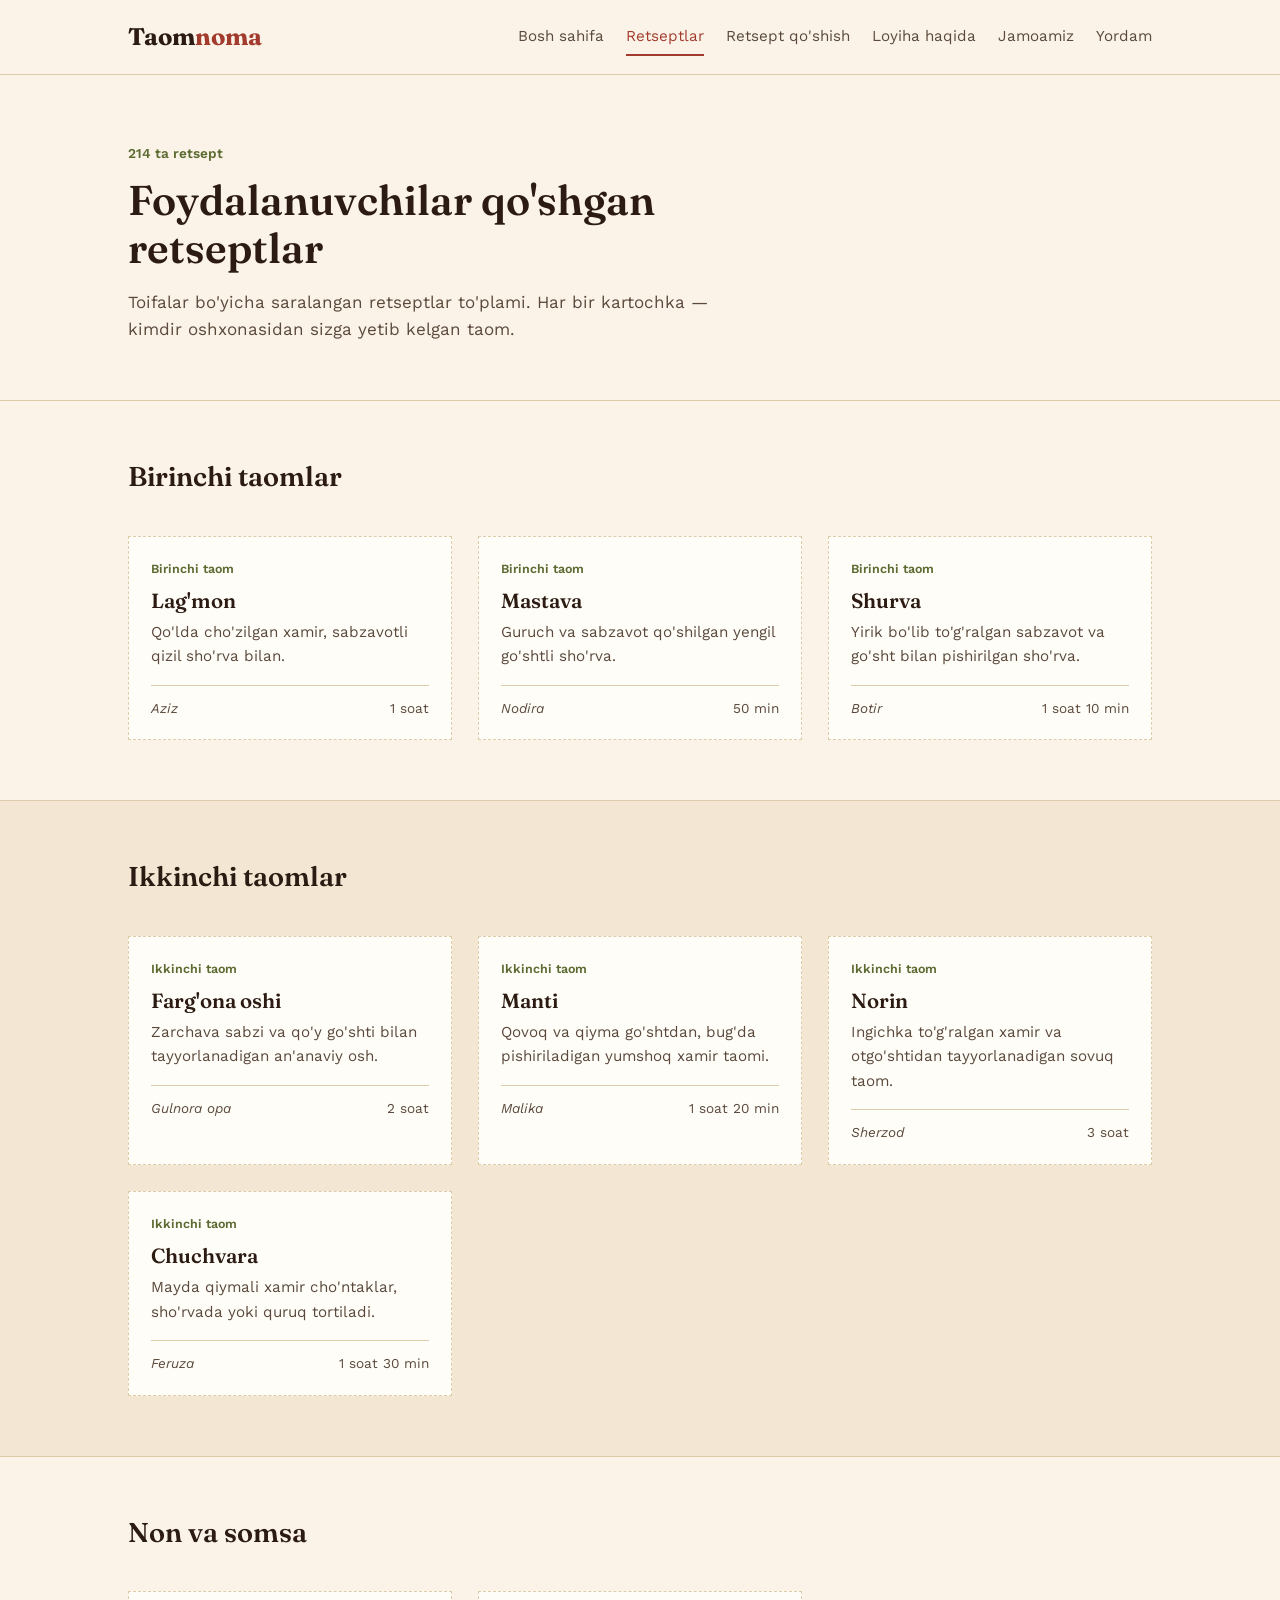
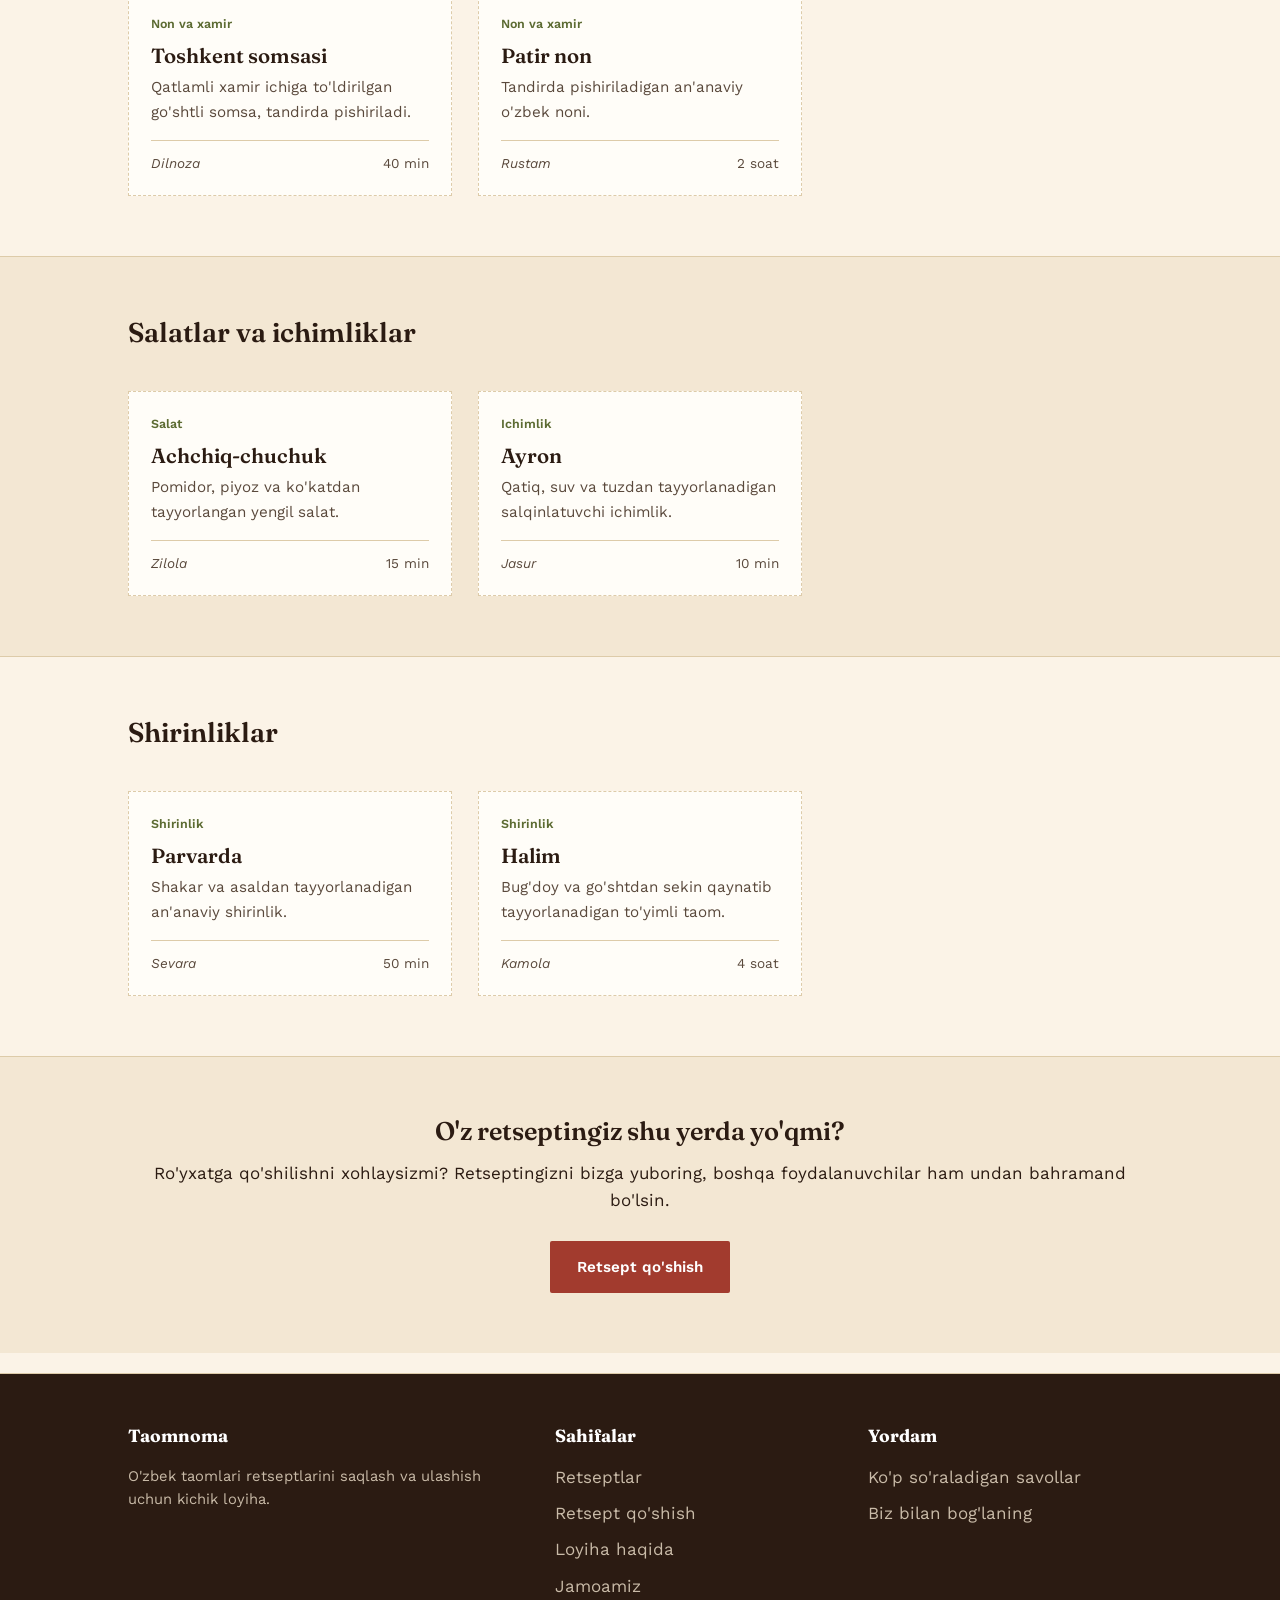
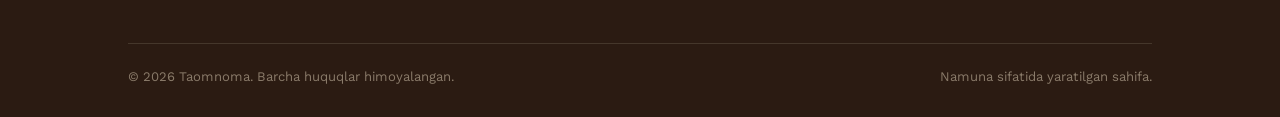
==== menu.html @ 5b004534 "Initial commit" ====
<!DOCTYPE html>
<html lang="uz">
<head>
<meta charset="UTF-8">
<meta name="viewport" content="width=device-width, initial-scale=1.0">
<title>Retseptlar — Taomnoma</title>
<link rel="stylesheet" href="style.css">
</head>
<body>

<header class="site-header">
  <div class="wrap">
    <a href="index.html" class="logo">Taom<span>noma</span></a>
    <nav class="primary-nav" aria-label="Asosiy navigatsiya">
      <a href="index.html">Bosh sahifa</a>
      <a href="menu.html" aria-current="page">Retseptlar</a>
      <a href="add-recipe.html">Retsept qo'shish</a>
      <a href="about.html">Loyiha haqida</a>
      <a href="team.html">Jamoamiz</a>
      <a href="support.html">Yordam</a>
    </nav>
  </div>
</header>

<main>

  <div class="page-head">
    <div class="wrap">
      <p class="kicker">214 ta retsept</p>
      <h1>Foydalanuvchilar qo'shgan retseptlar</h1>
      <p class="lead">Toifalar bo'yicha saralangan retseptlar to'plami. Har bir kartochka — kimdir oshxonasidan sizga yetib kelgan taom.</p>
    </div>
  </div>

  <section>
    <div class="wrap">
      <div class="section-head">
        <h2>Birinchi taomlar</h2>
      </div>
      <div class="card-grid">
        <article class="recipe-card">
          <p class="cat">Birinchi taom</p>
          <h3>Lag'mon</h3>
          <p>Qo'lda cho'zilgan xamir, sabzavotli qizil sho'rva bilan.</p>
          <div class="meta"><span class="author">Aziz</span><span>1 soat</span></div>
        </article>
        <article class="recipe-card">
          <p class="cat">Birinchi taom</p>
          <h3>Mastava</h3>
          <p>Guruch va sabzavot qo'shilgan yengil go'shtli sho'rva.</p>
          <div class="meta"><span class="author">Nodira</span><span>50 min</span></div>
        </article>
        <article class="recipe-card">
          <p class="cat">Birinchi taom</p>
          <h3>Shurva</h3>
          <p>Yirik bo'lib to'g'ralgan sabzavot va go'sht bilan pishirilgan sho'rva.</p>
          <div class="meta"><span class="author">Botir</span><span>1 soat 10 min</span></div>
        </article>
      </div>
    </div>
  </section>

  <section class="alt">
    <div class="wrap">
      <div class="section-head">
        <h2>Ikkinchi taomlar</h2>
      </div>
      <div class="card-grid">
        <article class="recipe-card">
          <p class="cat">Ikkinchi taom</p>
          <h3>Farg'ona oshi</h3>
          <p>Zarchava sabzi va qo'y go'shti bilan tayyorlanadigan an'anaviy osh.</p>
          <div class="meta"><span class="author">Gulnora opa</span><span>2 soat</span></div>
        </article>
        <article class="recipe-card">
          <p class="cat">Ikkinchi taom</p>
          <h3>Manti</h3>
          <p>Qovoq va qiyma go'shtdan, bug'da pishiriladigan yumshoq xamir taomi.</p>
          <div class="meta"><span class="author">Malika</span><span>1 soat 20 min</span></div>
        </article>
        <article class="recipe-card">
          <p class="cat">Ikkinchi taom</p>
          <h3>Norin</h3>
          <p>Ingichka to'g'ralgan xamir va otgo'shtidan tayyorlanadigan sovuq taom.</p>
          <div class="meta"><span class="author">Sherzod</span><span>3 soat</span></div>
        </article>
        <article class="recipe-card">
          <p class="cat">Ikkinchi taom</p>
          <h3>Chuchvara</h3>
          <p>Mayda qiymali xamir cho'ntaklar, sho'rvada yoki quruq tortiladi.</p>
          <div class="meta"><span class="author">Feruza</span><span>1 soat 30 min</span></div>
        </article>
      </div>
    </div>
  </section>

  <section>
    <div class="wrap">
      <div class="section-head">
        <h2>Non va somsa</h2>
      </div>
      <div class="card-grid">
        <article class="recipe-card">
          <p class="cat">Non va xamir</p>
          <h3>Toshkent somsasi</h3>
          <p>Qatlamli xamir ichiga to'ldirilgan go'shtli somsa, tandirda pishiriladi.</p>
          <div class="meta"><span class="author">Dilnoza</span><span>40 min</span></div>
        </article>
        <article class="recipe-card">
          <p class="cat">Non va xamir</p>
          <h3>Patir non</h3>
          <p>Tandirda pishiriladigan an'anaviy o'zbek noni.</p>
          <div class="meta"><span class="author">Rustam</span><span>2 soat</span></div>
        </article>
      </div>
    </div>
  </section>

  <section class="alt">
    <div class="wrap">
      <div class="section-head">
        <h2>Salatlar va ichimliklar</h2>
      </div>
      <div class="card-grid">
        <article class="recipe-card">
          <p class="cat">Salat</p>
          <h3>Achchiq-chuchuk</h3>
          <p>Pomidor, piyoz va ko'katdan tayyorlangan yengil salat.</p>
          <div class="meta"><span class="author">Zilola</span><span>15 min</span></div>
        </article>
        <article class="recipe-card">
          <p class="cat">Ichimlik</p>
          <h3>Ayron</h3>
          <p>Qatiq, suv va tuzdan tayyorlanadigan salqinlatuvchi ichimlik.</p>
          <div class="meta"><span class="author">Jasur</span><span>10 min</span></div>
        </article>
      </div>
    </div>
  </section>

  <section>
    <div class="wrap">
      <div class="section-head">
        <h2>Shirinliklar</h2>
      </div>
      <div class="card-grid">
        <article class="recipe-card">
          <p class="cat">Shirinlik</p>
          <h3>Parvarda</h3>
          <p>Shakar va asaldan tayyorlanadigan an'anaviy shirinlik.</p>
          <div class="meta"><span class="author">Sevara</span><span>50 min</span></div>
        </article>
        <article class="recipe-card">
          <p class="cat">Shirinlik</p>
          <h3>Halim</h3>
          <p>Bug'doy va go'shtdan sekin qaynatib tayyorlanadigan to'yimli taom.</p>
          <div class="meta"><span class="author">Kamola</span><span>4 soat</span></div>
        </article>
      </div>
    </div>
  </section>

  <section class="alt">
    <div class="wrap" style="text-align:center;">
      <h2>O'z retseptingiz shu yerda yo'qmi?</h2>
      <p class="lead" style="margin:14px auto 26px;">Ro'yxatga qo'shilishni xohlaysizmi? Retseptingizni bizga yuboring, boshqa foydalanuvchilar ham undan bahramand bo'lsin.</p>
      <a href="add-recipe.html" class="btn btn-primary">Retsept qo'shish</a>
    </div>
  </section>

</main>

<footer class="site-footer">
  <div class="wrap">
    <div class="foot-grid">
      <div>
        <h4>Taomnoma</h4>
        <p>O'zbek taomlari retseptlarini saqlash va ulashish uchun kichik loyiha.</p>
      </div>
      <div>
        <h4>Sahifalar</h4>
        <ul>
          <li><a href="menu.html">Retseptlar</a></li>
          <li><a href="add-recipe.html">Retsept qo'shish</a></li>
          <li><a href="about.html">Loyiha haqida</a></li>
          <li><a href="team.html">Jamoamiz</a></li>
        </ul>
      </div>
      <div>
        <h4>Yordam</h4>
        <ul>
          <li><a href="support.html">Ko'p so'raladigan savollar</a></li>
          <li><a href="support.html#contact">Biz bilan bog'laning</a></li>
        </ul>
      </div>
    </div>
    <div class="foot-bottom">
      <span>© 2026 Taomnoma. Barcha huquqlar himoyalangan.</span>
      <span>Namuna sifatida yaratilgan sahifa.</span>
    </div>
  </div>
</footer>

</body>
</html>
---- style.css ----
@import url('https://fonts.googleapis.com/css2?family=Fraunces:ital,opsz,wght@0,9..144,400;0,9..144,600;0,9..144,700;1,9..144,500&family=Work+Sans:wght@400;500;600&display=swap');

:root{
  --cream: #FBF3E7;
  --cream-2: #F3E7D3;
  --ink: #2B1B12;
  --ink-soft: #5A493C;
  --paprika: #A23B2E;
  --paprika-dark: #7E2E24;
  --saffron: #D9A441;
  --herb: #5C6B32;
  --line: #DDCBA9;
  --card-bg: #FFFDF8;
  --radius: 2px;
}

*{ box-sizing: border-box; }

html{ scroll-behavior: smooth; }

body{
  margin: 0;
  background: var(--cream);
  color: var(--ink);
  font-family: 'Work Sans', sans-serif;
  font-size: 17px;
  line-height: 1.6;
}

h1, h2, h3, .display{
  font-family: 'Fraunces', serif;
  color: var(--ink);
  font-weight: 600;
  line-height: 1.15;
  margin: 0 0 .4em;
}

a{ color: var(--paprika); text-decoration: none; }
a:hover{ text-decoration: underline; }

a:focus-visible, button:focus-visible, input:focus-visible, textarea:focus-visible, select:focus-visible{
  outline: 3px solid var(--saffron);
  outline-offset: 2px;
}

img{ max-width: 100%; display: block; }

.wrap{
  max-width: 1080px;
  margin: 0 auto;
  padding: 0 28px;
}

/* ---------- Header / nav ---------- */

.site-header{
  border-bottom: 1px solid var(--line);
  background: var(--cream);
  position: sticky;
  top: 0;
  z-index: 20;
}

.site-header .wrap{
  display: flex;
  align-items: center;
  justify-content: space-between;
  padding-top: 18px;
  padding-bottom: 18px;
  gap: 24px;
}

.logo{
  font-family: 'Fraunces', serif;
  font-weight: 700;
  font-size: 1.5rem;
  color: var(--ink);
  white-space: nowrap;
}
.logo span{ color: var(--paprika); }
.logo:hover{ text-decoration: none; }

nav.primary-nav{
  display: flex;
  flex-wrap: wrap;
  gap: 4px 22px;
  justify-content: flex-end;
}

nav.primary-nav a{
  color: var(--ink-soft);
  font-size: .95rem;
  padding: 6px 0;
  border-bottom: 2px solid transparent;
}

nav.primary-nav a:hover{
  color: var(--paprika);
  text-decoration: none;
  border-bottom-color: var(--saffron);
}

nav.primary-nav a[aria-current="page"]{
  color: var(--paprika);
  border-bottom-color: var(--paprika);
}

/* ---------- Buttons ---------- */

.btn{
  display: inline-block;
  font-family: 'Work Sans', sans-serif;
  font-weight: 600;
  font-size: .95rem;
  padding: 13px 26px;
  border-radius: var(--radius);
  border: 1px solid transparent;
  cursor: pointer;
}

.btn:hover{ text-decoration: none; }

.btn-primary{
  background: var(--paprika);
  color: #fff;
}
.btn-primary:hover{ background: var(--paprika-dark); }

.btn-ghost{
  background: transparent;
  color: var(--ink);
  border-color: var(--ink);
}
.btn-ghost:hover{ background: var(--ink); color: var(--cream); }

/* ---------- Hero ---------- */

.hero{
  padding: 76px 0 64px;
  border-bottom: 1px solid var(--line);
}

.hero .kicker{
  color: var(--herb);
  font-weight: 600;
  font-size: .85rem;
  letter-spacing: .02em;
  margin-bottom: 14px;
}

.hero h1{
  font-size: clamp(2.1rem, 4.4vw, 3.4rem);
  max-width: 15ch;
}

.hero p.lead{
  max-width: 54ch;
  color: var(--ink-soft);
  font-size: 1.08rem;
  margin: 18px 0 30px;
}

.hero-actions{ display: flex; gap: 14px; flex-wrap: wrap; margin-bottom: 40px; }

.stat-row{
  display: flex;
  gap: 40px;
  flex-wrap: wrap;
  border-top: 1px solid var(--line);
  padding-top: 26px;
}

.stat-row .stat b{
  display: block;
  font-family: 'Fraunces', serif;
  font-size: 1.8rem;
  color: var(--paprika);
}
.stat-row .stat span{
  color: var(--ink-soft);
  font-size: .88rem;
}

/* ---------- Sections ---------- */

section{ padding: 60px 0; }
section.alt{ background: var(--cream-2); }
section + section{ border-top: 1px solid var(--line); }

.section-head{
  display: flex;
  align-items: baseline;
  justify-content: space-between;
  gap: 20px;
  margin-bottom: 32px;
  flex-wrap: wrap;
}

.section-head h2{ font-size: 1.7rem; }
.section-head .more{ font-size: .92rem; white-space: nowrap; }

/* ---------- Recipe index cards ---------- */

.card-grid{
  display: grid;
  grid-template-columns: repeat(auto-fill, minmax(250px, 1fr));
  gap: 26px;
}

.recipe-card{
  background: var(--card-bg);
  border: 1px dashed var(--line);
  padding: 22px 22px 20px;
  position: relative;
}

.recipe-card .cat{
  font-size: .78rem;
  color: var(--herb);
  font-weight: 600;
  margin-bottom: 10px;
}

.recipe-card h3{
  font-size: 1.28rem;
  margin-bottom: 8px;
}

.recipe-card p{
  color: var(--ink-soft);
  font-size: .95rem;
  margin: 0 0 16px;
}

.recipe-card .meta{
  display: flex;
  justify-content: space-between;
  align-items: center;
  font-size: .85rem;
  color: var(--ink-soft);
  border-top: 1px solid var(--line);
  padding-top: 12px;
}

.recipe-card .author{ font-style: italic; }

.featured-card{
  display: grid;
  grid-template-columns: 1fr 1.15fr;
  gap: 0;
  background: var(--card-bg);
  border: 1px solid var(--line);
  overflow: hidden;
}

.featured-card .photo{
  background: linear-gradient(160deg, var(--saffron), var(--paprika));
  min-height: 260px;
}

.featured-card .content{ padding: 34px; }

.featured-card .cat{
  color: var(--herb);
  font-weight: 600;
  font-size: .82rem;
  margin-bottom: 10px;
}

.featured-card h3{ font-size: 1.7rem; }

.featured-card p{ color: var(--ink-soft); margin-bottom: 20px; }

@media (max-width: 720px){
  .featured-card{ grid-template-columns: 1fr; }
  .featured-card .photo{ min-height: 160px; }
}

/* ---------- Category pills ---------- */

.pill-row{ display: flex; flex-wrap: wrap; gap: 10px; }
.pill{
  border: 1px solid var(--line);
  padding: 9px 18px;
  font-size: .9rem;
  color: var(--ink-soft);
  background: var(--card-bg);
}
.pill:hover{ text-decoration: none; border-color: var(--paprika); color: var(--paprika); }

/* ---------- Forms ---------- */

.form-card{
  background: var(--card-bg);
  border: 1px solid var(--line);
  padding: 36px;
  max-width: 640px;
}

fieldset{ border: none; padding: 0; margin: 0 0 26px; }
legend{
  font-family: 'Fraunces', serif;
  font-size: 1.15rem;
  padding: 0;
  margin-bottom: 14px;
}

.field{ margin-bottom: 20px; }
.field label{
  display: block;
  font-size: .88rem;
  font-weight: 600;
  margin-bottom: 6px;
  color: var(--ink);
}
.field .hint{
  display: block;
  font-size: .8rem;
  color: var(--ink-soft);
  margin-top: 5px;
}

input[type="text"],
input[type="email"],
input[type="number"],
input[type="file"],
select,
textarea{
  width: 100%;
  font-family: 'Work Sans', sans-serif;
  font-size: .96rem;
  padding: 11px 13px;
  border: 1px solid var(--line);
  background: #fff;
  color: var(--ink);
  border-radius: var(--radius);
}

textarea{ resize: vertical; min-height: 110px; }

.two-col{ display: grid; grid-template-columns: 1fr 1fr; gap: 18px; }
@media (max-width: 560px){ .two-col{ grid-template-columns: 1fr; } }

.note{
  border-left: 3px solid var(--saffron);
  background: var(--cream-2);
  padding: 14px 18px;
  font-size: .9rem;
  color: var(--ink-soft);
  margin: 0 0 26px;
}

/* ---------- Team ---------- */

.team-grid{
  display: grid;
  grid-template-columns: repeat(auto-fill, minmax(210px, 1fr));
  gap: 26px;
}
.team-card{ text-align: left; }
.team-card .avatar{
  width: 100%;
  aspect-ratio: 1;
  background: linear-gradient(140deg, var(--herb), var(--saffron));
  margin-bottom: 14px;
}
.team-card h3{ font-size: 1.1rem; margin-bottom: 2px; }
.team-card .role{ color: var(--paprika); font-size: .85rem; font-weight: 600; margin-bottom: 8px; }
.team-card p{ color: var(--ink-soft); font-size: .92rem; margin: 0; }

/* ---------- FAQ ---------- */

.faq-item{ border-top: 1px solid var(--line); padding: 22px 0; }
.faq-item:last-child{ border-bottom: 1px solid var(--line); }
.faq-item h3{ font-size: 1.05rem; margin-bottom: 8px; }
.faq-item p{ color: var(--ink-soft); margin: 0; }

.contact-grid{
  display: grid;
  grid-template-columns: 1fr 1fr;
  gap: 40px;
}
@media (max-width: 720px){ .contact-grid{ grid-template-columns: 1fr; } }

.contact-list{ list-style: none; padding: 0; margin: 0; }
.contact-list li{ padding: 14px 0; border-top: 1px solid var(--line); }
.contact-list li:last-child{ border-bottom: 1px solid var(--line); }
.contact-list .label{ display: block; font-size: .8rem; color: var(--herb); font-weight: 600; margin-bottom: 4px; }

/* ---------- Footer ---------- */

footer.site-footer{
  border-top: 1px solid var(--line);
  background: var(--ink);
  color: var(--cream-2);
  padding: 48px 0 30px;
  margin-top: 20px;
}

footer.site-footer .foot-grid{
  display: grid;
  grid-template-columns: 1.4fr 1fr 1fr;
  gap: 30px;
  margin-bottom: 34px;
}
@media (max-width: 640px){ footer.site-footer .foot-grid{ grid-template-columns: 1fr; } }

footer.site-footer h4{
  font-family: 'Fraunces', serif;
  color: #fff;
  font-size: 1.1rem;
  margin: 0 0 14px;
}
footer.site-footer p{ color: #C9BBA8; font-size: .92rem; max-width: 40ch; }
footer.site-footer ul{ list-style: none; padding: 0; margin: 0; }
footer.site-footer li{ margin-bottom: 9px; }
footer.site-footer a{ color: #C9BBA8; }
footer.site-footer a:hover{ color: var(--saffron); }

.foot-bottom{
  border-top: 1px solid #45372B;
  padding-top: 22px;
  font-size: .82rem;
  color: #8A7B6A;
  display: flex;
  justify-content: space-between;
  flex-wrap: wrap;
  gap: 10px;
}

/* ---------- Page header (non-home pages) ---------- */

.page-head{
  padding: 54px 0 40px;
  border-bottom: 1px solid var(--line);
}
.page-head .kicker{
  color: var(--herb);
  font-weight: 600;
  font-size: .85rem;
  margin-bottom: 12px;
}
.page-head h1{ font-size: clamp(1.9rem, 3.6vw, 2.6rem); max-width: 20ch; }
.page-head p.lead{ color: var(--ink-soft); max-width: 56ch; margin-top: 14px; }

.kk{
  width: 100%;
  height: 100%;
}
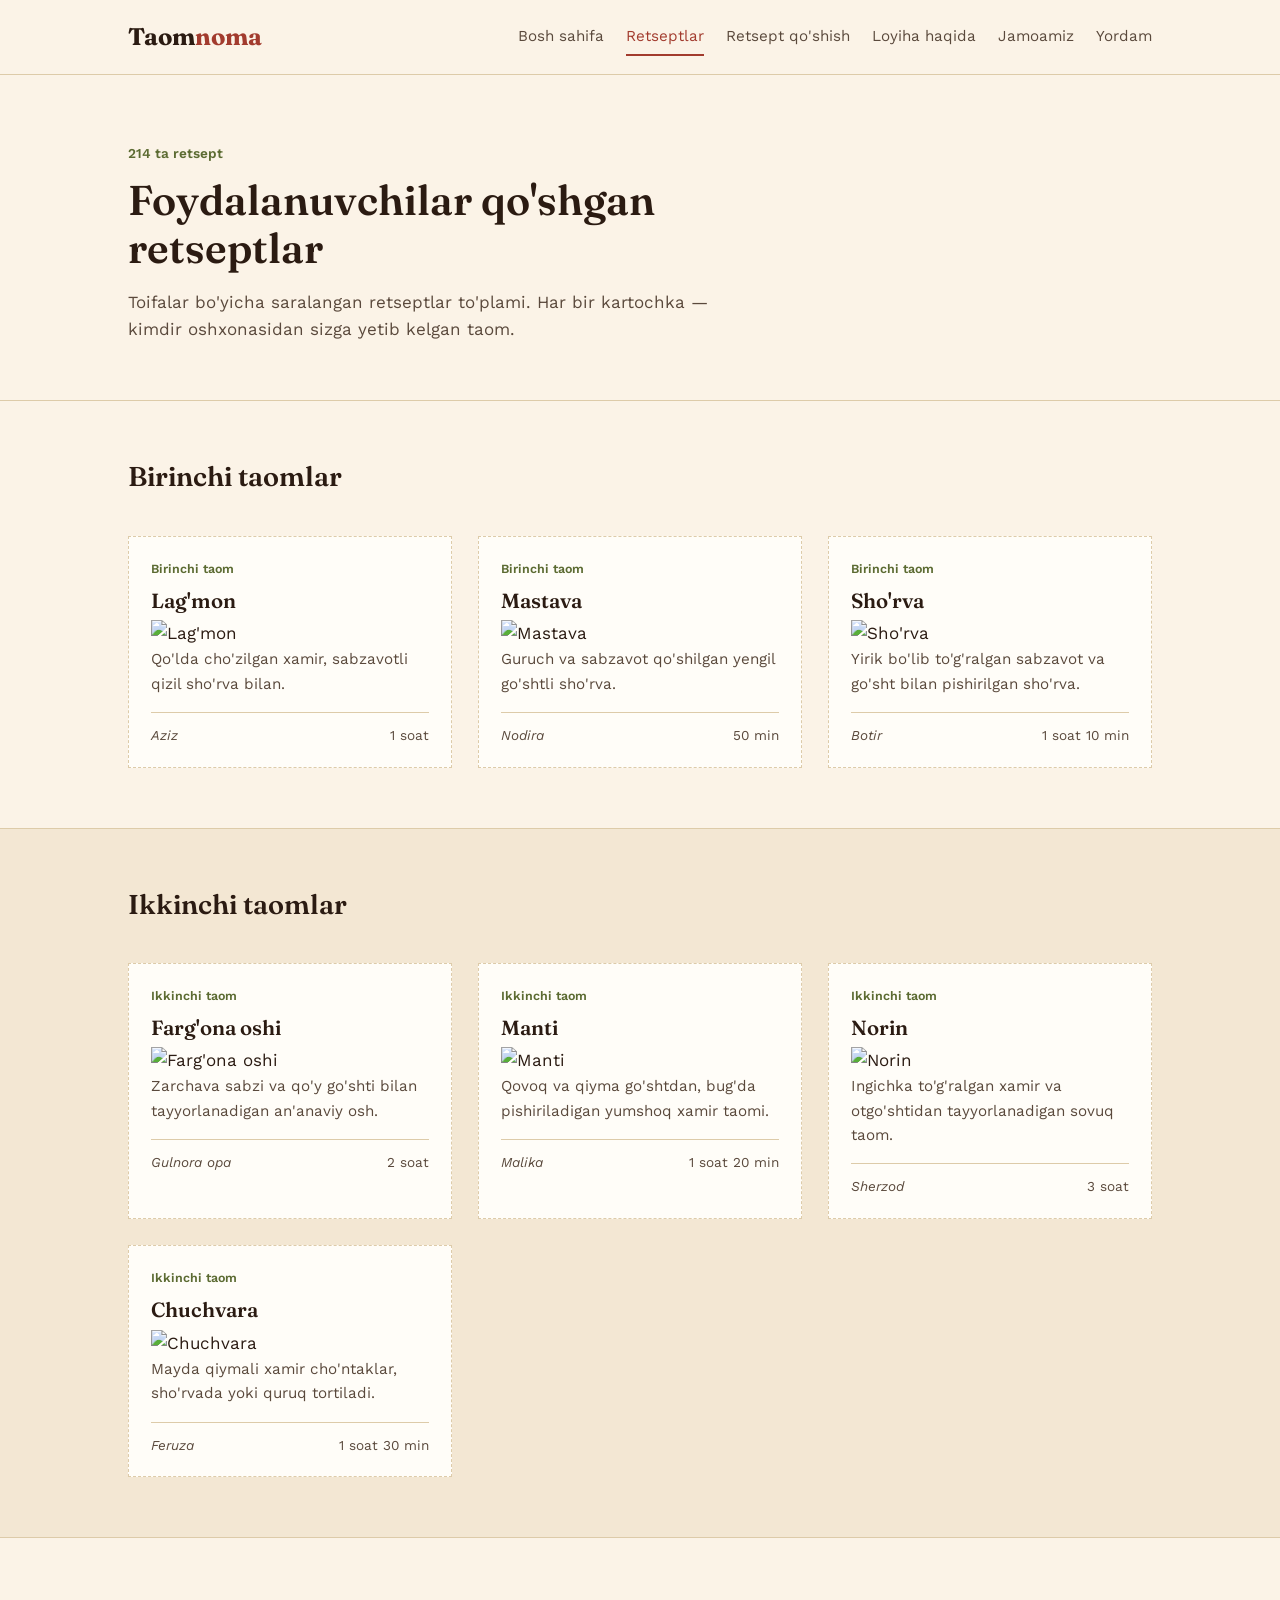
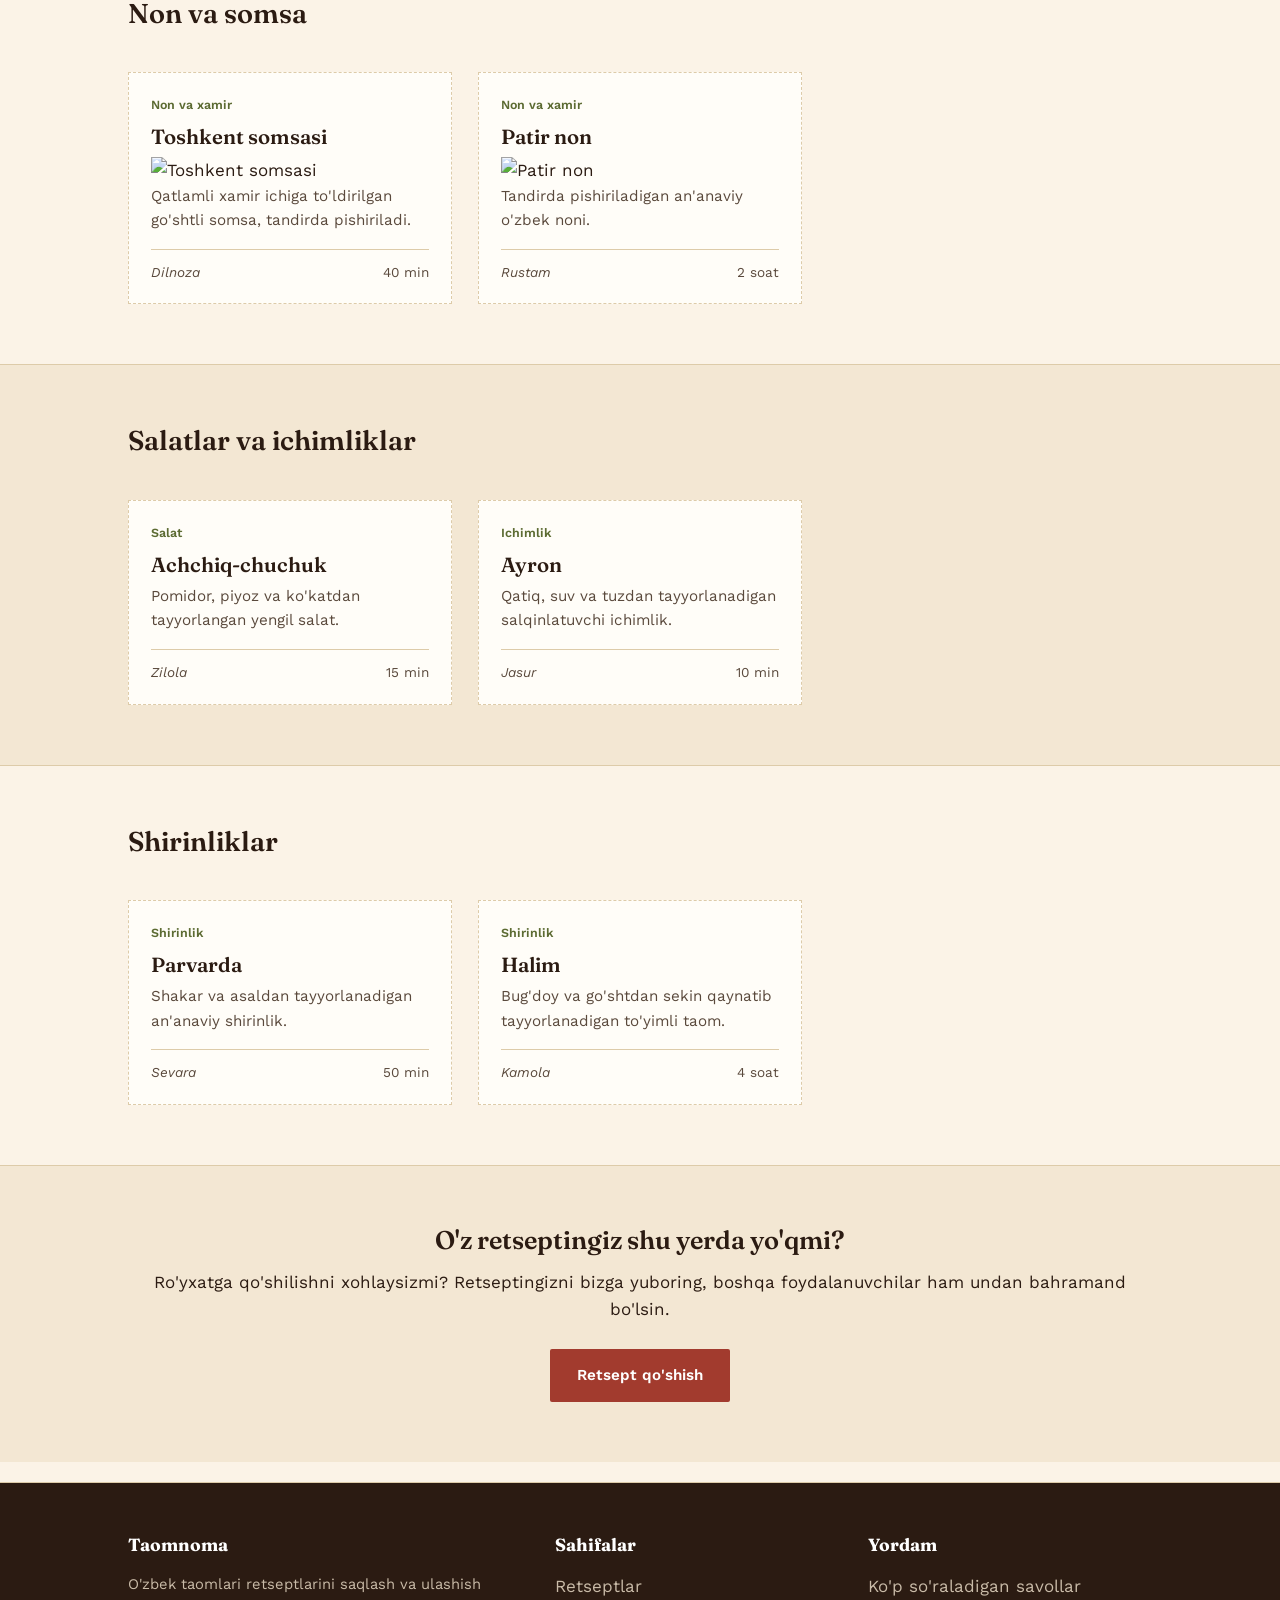
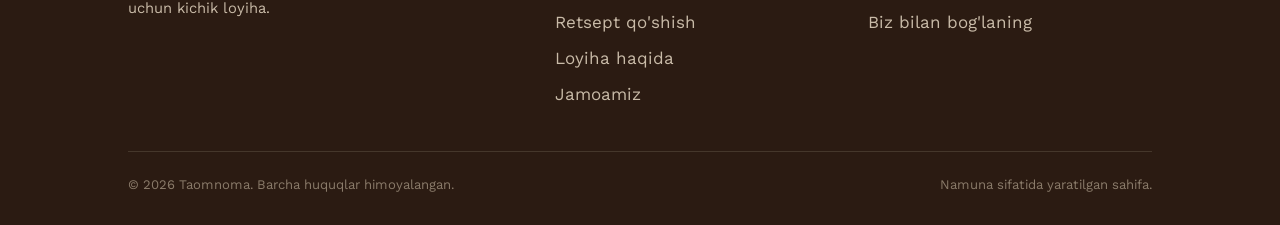
==== commit 9dae1825: "Update menu.html" ====
--- a/menu.html
+++ b/menu.html
@@ -41,18 +41,21 @@
         <article class="recipe-card">
           <p class="cat">Birinchi taom</p>
           <h3>Lag'mon</h3>
+          <img src="https://encrypted-tbn0.gstatic.com/images?q=tbn:ANd9GcQyWyOs87mPP_M2TVpZD1NqOgX3ibBH9ERnqRiVEDxL6Gc135Jk4Y-JY5cibM01UlaCmbFFc2TmSldsky36M_Efb-55ktZx7D5hIQ4SqCTSsA&s=10" alt="Lag'mon" />
           <p>Qo'lda cho'zilgan xamir, sabzavotli qizil sho'rva bilan.</p>
           <div class="meta"><span class="author">Aziz</span><span>1 soat</span></div>
         </article>
         <article class="recipe-card">
           <p class="cat">Birinchi taom</p>
           <h3>Mastava</h3>
+          <img src="https://encrypted-tbn0.gstatic.com/images?q=tbn:ANd9GcSRu0kiloqCe8Xd_PGhDtSlJuSDjMnCIStGdC2MEeajEcQidfky_qaSPDFRG5xnot0U1Zu7Zf_gjaZRwhm5bQpjJvambTvwOmGkLGTN9dNAgw&s=10" alt="Mastava" />
           <p>Guruch va sabzavot qo'shilgan yengil go'shtli sho'rva.</p>
           <div class="meta"><span class="author">Nodira</span><span>50 min</span></div>
         </article>
         <article class="recipe-card">
           <p class="cat">Birinchi taom</p>
-          <h3>Shurva</h3>
+          <h3>Sho'rva</h3>
+          <img src="https://encrypted-tbn0.gstatic.com/images?q=tbn:ANd9GcS5K5OJ4PjEyZgW4fFA4p92gnXZ-yDitfXMJt1UwWc93Qj9J-xHZy4qvNwGcpYhmxOaoOxh9Bx5DocQaHt6y3BsKcaKVXtuKUA9JzjT0G6MaQ&s=10" alt="Sho'rva" />
           <p>Yirik bo'lib to'g'ralgan sabzavot va go'sht bilan pishirilgan sho'rva.</p>
           <div class="meta"><span class="author">Botir</span><span>1 soat 10 min</span></div>
         </article>
@@ -69,24 +72,28 @@
         <article class="recipe-card">
           <p class="cat">Ikkinchi taom</p>
           <h3>Farg'ona oshi</h3>
+          <img src="https://encrypted-tbn0.gstatic.com/images?q=tbn:ANd9GcQXJk7F9mHlJh6HpHR_jl9XJbA6Z6ro5E9UIonnaJc_GA&s=10" alt="Farg'ona oshi" />
           <p>Zarchava sabzi va qo'y go'shti bilan tayyorlanadigan an'anaviy osh.</p>
           <div class="meta"><span class="author">Gulnora opa</span><span>2 soat</span></div>
         </article>
         <article class="recipe-card">
           <p class="cat">Ikkinchi taom</p>
           <h3>Manti</h3>
+          <img src="https://encrypted-tbn0.gstatic.com/images?q=tbn:ANd9GcQx85luqlRSTXkegBL6gRB4rfMp_aiNtYUhhMsMbty3nIYy094u93q1hmdmxQX-rO8uAncySsejYWUQ8RHlT5DnsCIiwaW3ejUQk11HCxzJEw&s=10" alt="Manti" />
           <p>Qovoq va qiyma go'shtdan, bug'da pishiriladigan yumshoq xamir taomi.</p>
           <div class="meta"><span class="author">Malika</span><span>1 soat 20 min</span></div>
         </article>
         <article class="recipe-card">
           <p class="cat">Ikkinchi taom</p>
           <h3>Norin</h3>
+          <img src="https://encrypted-tbn0.gstatic.com/images?q=tbn:ANd9GcQeyy-MaHZrxLJtQSpfw4ar0H0LcxLz6nZ-krvUskNDu_8RiNWvyApMQLoBX2_WUhp_Q4gDvPlI3vXfyDxe9KXYAlVmSlbtC-6TAbe4VKxr&s=10" alt="Norin" />
           <p>Ingichka to'g'ralgan xamir va otgo'shtidan tayyorlanadigan sovuq taom.</p>
           <div class="meta"><span class="author">Sherzod</span><span>3 soat</span></div>
         </article>
         <article class="recipe-card">
           <p class="cat">Ikkinchi taom</p>
           <h3>Chuchvara</h3>
+          <img src="https://encrypted-tbn0.gstatic.com/images?q=tbn:ANd9GcSRpUvADl-DkPurdM76lOtEpVRH8IbKZvVCOLRGRbdR4dHYbmT3dZfCMStxFdxqSWmsAJBKPQgXGENlKvPkFnOlNe89ycdTJk5hk4LG6GPPsQ&s=10" alt="Chuchvara" />
           <p>Mayda qiymali xamir cho'ntaklar, sho'rvada yoki quruq tortiladi.</p>
           <div class="meta"><span class="author">Feruza</span><span>1 soat 30 min</span></div>
         </article>
@@ -103,12 +110,14 @@
         <article class="recipe-card">
           <p class="cat">Non va xamir</p>
           <h3>Toshkent somsasi</h3>
+          <img src="https://encrypted-tbn0.gstatic.com/images?q=tbn:ANd9GcTh6u782TsnYGsiHNCKmjxlDeo9kxHUAk5M0q-7ObEFGw&s=10" alt="Toshkent somsasi" />
           <p>Qatlamli xamir ichiga to'ldirilgan go'shtli somsa, tandirda pishiriladi.</p>
           <div class="meta"><span class="author">Dilnoza</span><span>40 min</span></div>
         </article>
         <article class="recipe-card">
           <p class="cat">Non va xamir</p>
           <h3>Patir non</h3>
+          <img src="https://encrypted-tbn0.gstatic.com/images?q=tbn:ANd9GcQegMrhVqhLB9BAJgsTmWFiJxew0l4SXL_as4aOkVmO_g&s=10" alt="Patir non" />
           <p>Tandirda pishiriladigan an'anaviy o'zbek noni.</p>
           <div class="meta"><span class="author">Rustam</span><span>2 soat</span></div>
         </article>
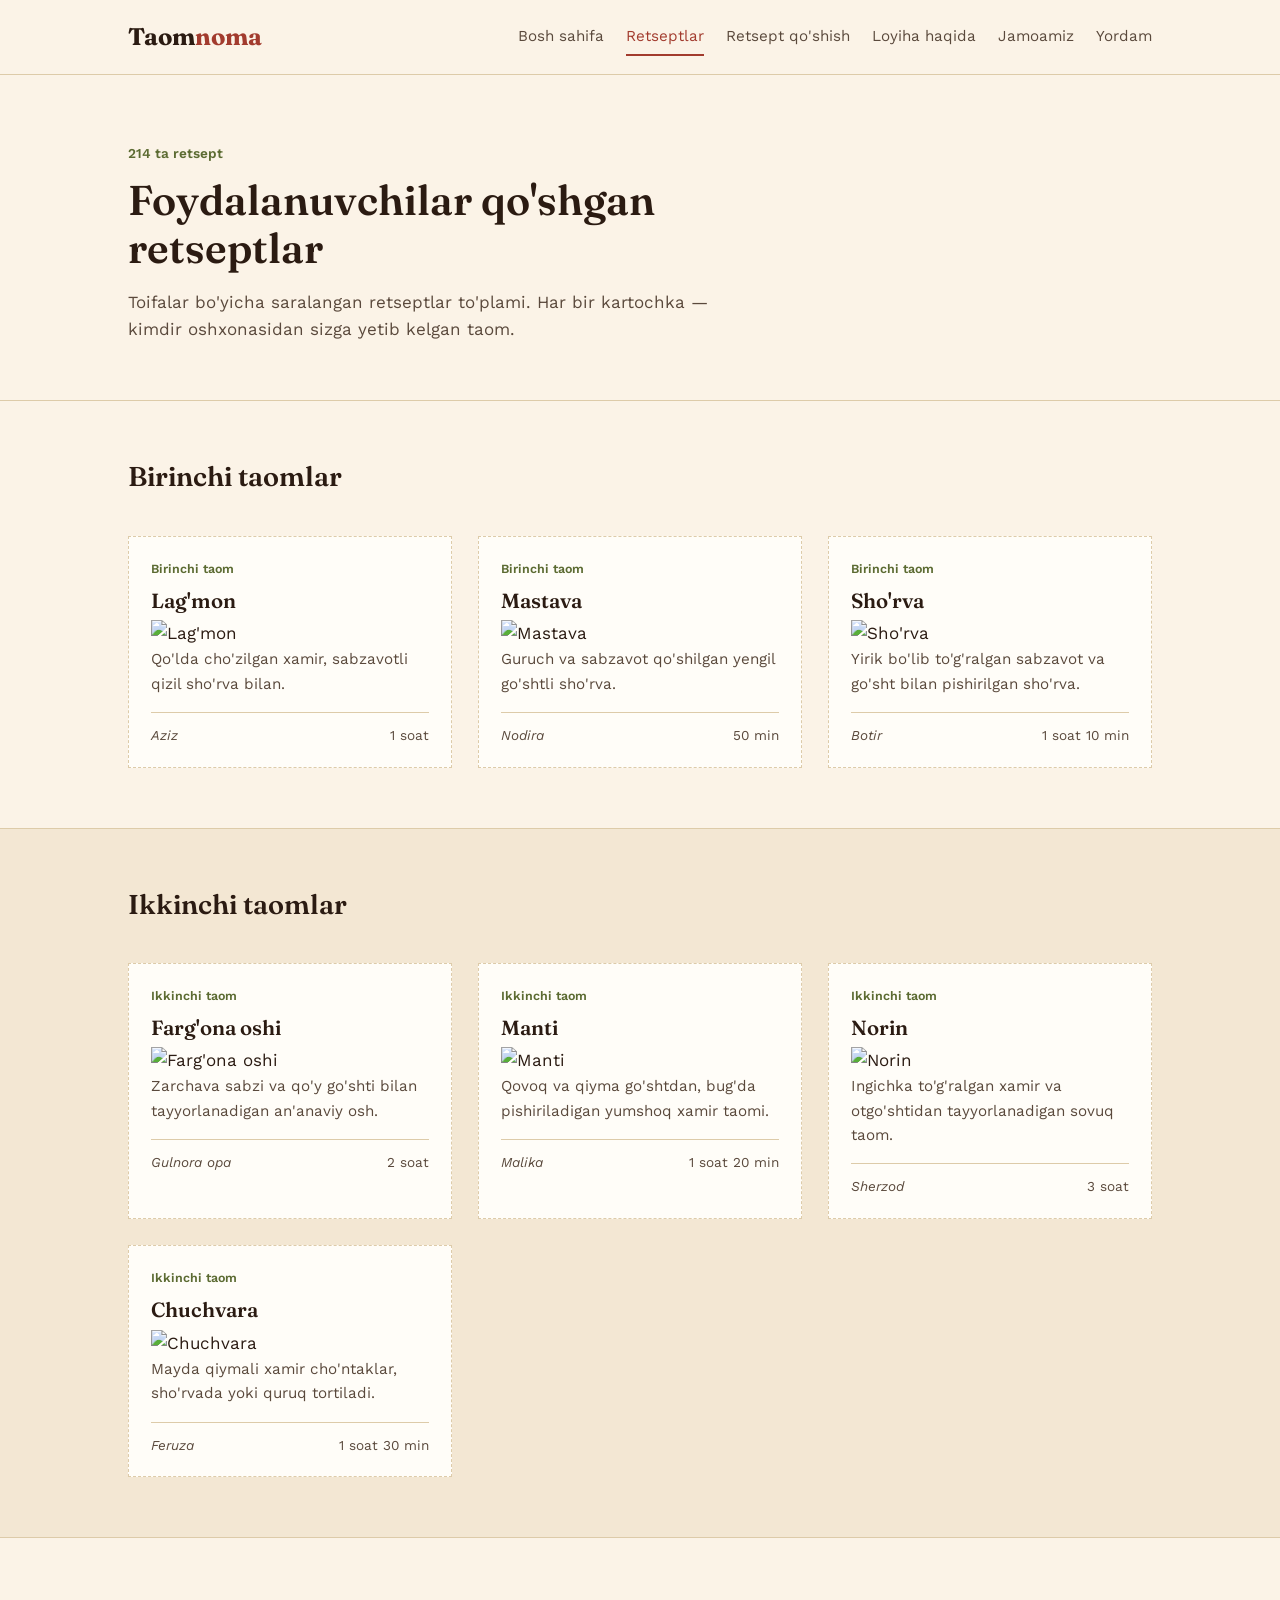
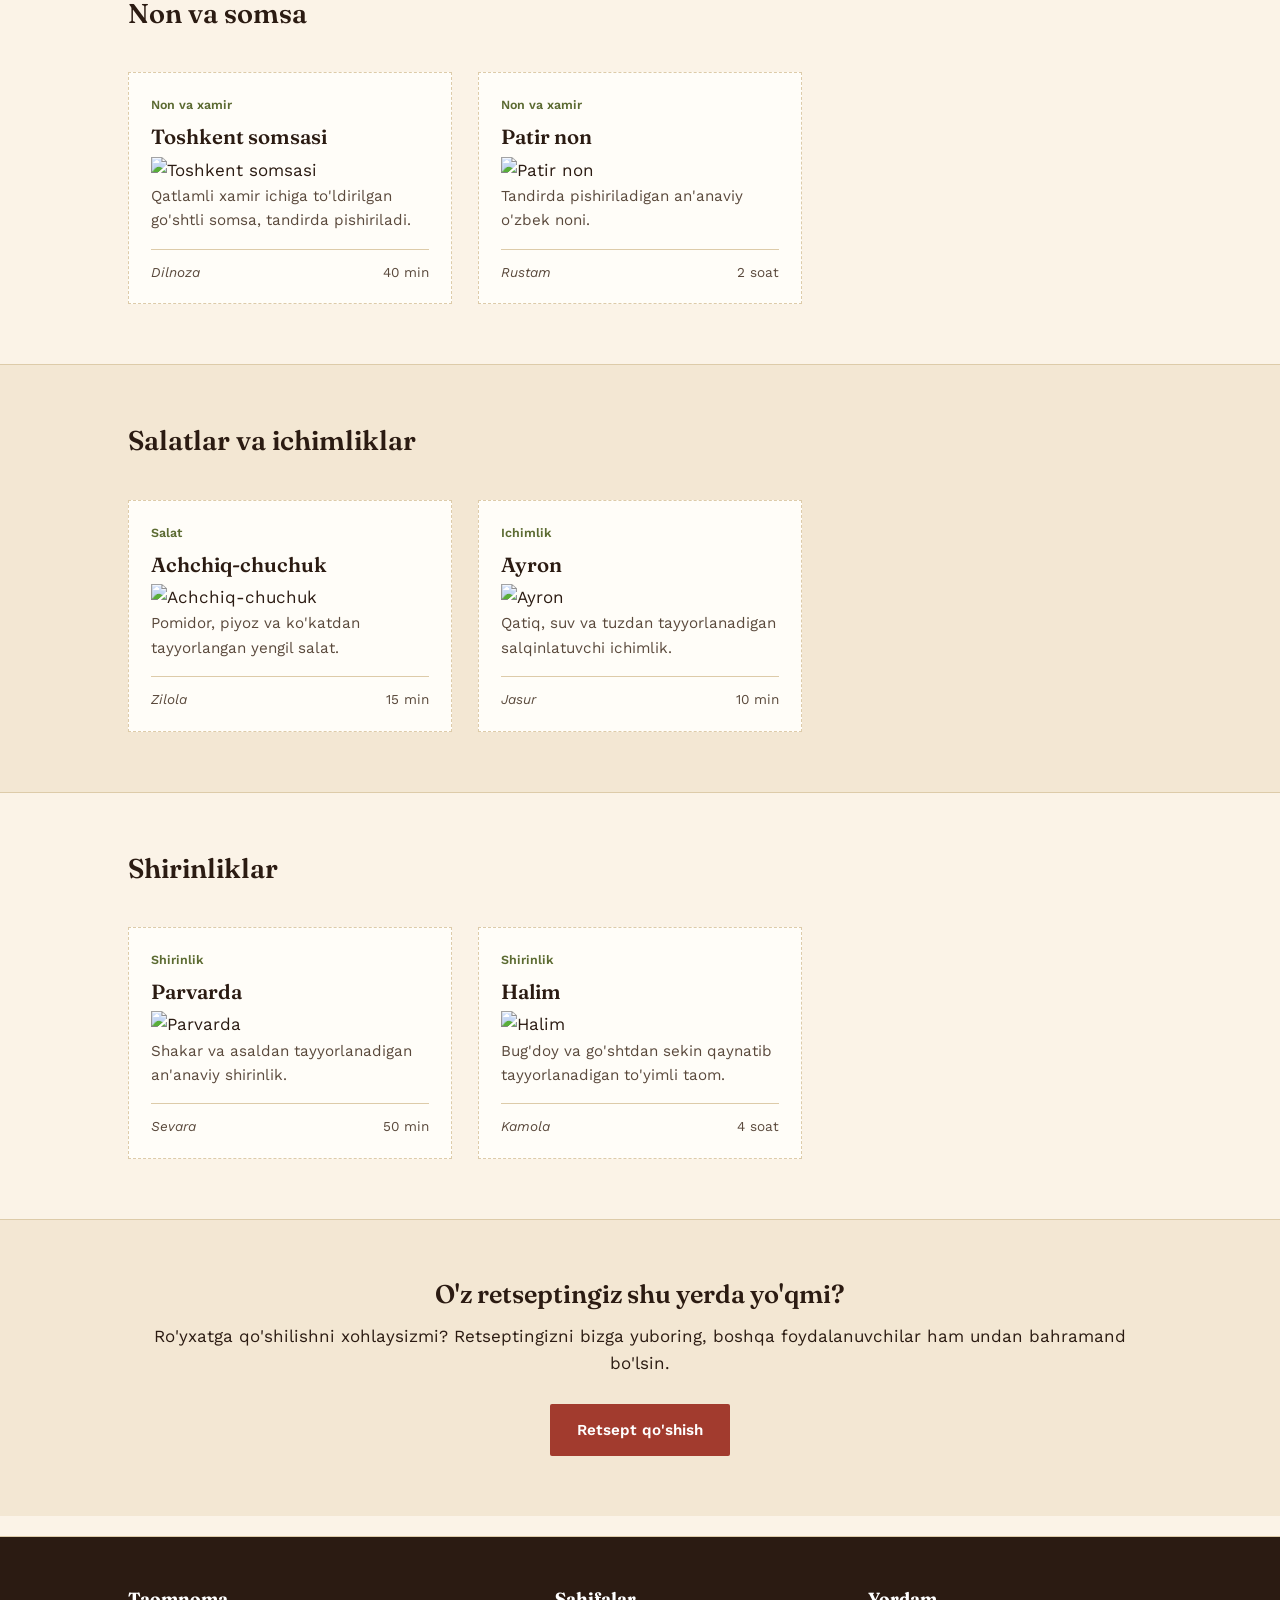
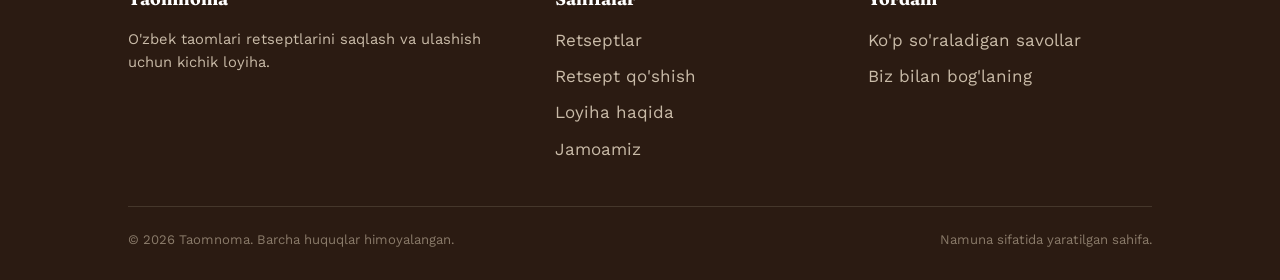
==== commit f5b330f2: "Update menu.html" ====
--- a/menu.html
+++ b/menu.html
@@ -134,12 +134,14 @@
         <article class="recipe-card">
           <p class="cat">Salat</p>
           <h3>Achchiq-chuchuk</h3>
+          <img src="https://encrypted-tbn0.gstatic.com/images?q=tbn:ANd9GcSNMw9pdctX0hfP7It2UfzX5CIy1KgIjDpb3XtxqFUI0Q&s=10" alt="Achchiq-chuchuk" />
           <p>Pomidor, piyoz va ko'katdan tayyorlangan yengil salat.</p>
           <div class="meta"><span class="author">Zilola</span><span>15 min</span></div>
         </article>
         <article class="recipe-card">
           <p class="cat">Ichimlik</p>
           <h3>Ayron</h3>
+          <img src="https://encrypted-tbn0.gstatic.com/images?q=tbn:ANd9GcTFbxAH7uxJcuSVpzWil7q0hOoOQ6BUaCdVwE8mvxmFJw&s=10" alt="Ayron" />
           <p>Qatiq, suv va tuzdan tayyorlanadigan salqinlatuvchi ichimlik.</p>
           <div class="meta"><span class="author">Jasur</span><span>10 min</span></div>
         </article>
@@ -156,12 +158,14 @@
         <article class="recipe-card">
           <p class="cat">Shirinlik</p>
           <h3>Parvarda</h3>
+          <img src="https://encrypted-tbn0.gstatic.com/images?q=tbn:ANd9GcSQuD31hza84kNG4PZNwyjewYIHB5hwsZLLZSba-cbk2Q&s=10" alt="Parvarda" />
           <p>Shakar va asaldan tayyorlanadigan an'anaviy shirinlik.</p>
           <div class="meta"><span class="author">Sevara</span><span>50 min</span></div>
         </article>
         <article class="recipe-card">
           <p class="cat">Shirinlik</p>
           <h3>Halim</h3>
+          <img src="https://encrypted-tbn0.gstatic.com/images?q=tbn:ANd9GcQhJopx45YWck2fr5c9G26R2TEwxUEFzpUuFuqi0V2xXQ&s=10" alt="Halim" />
           <p>Bug'doy va go'shtdan sekin qaynatib tayyorlanadigan to'yimli taom.</p>
           <div class="meta"><span class="author">Kamola</span><span>4 soat</span></div>
         </article>
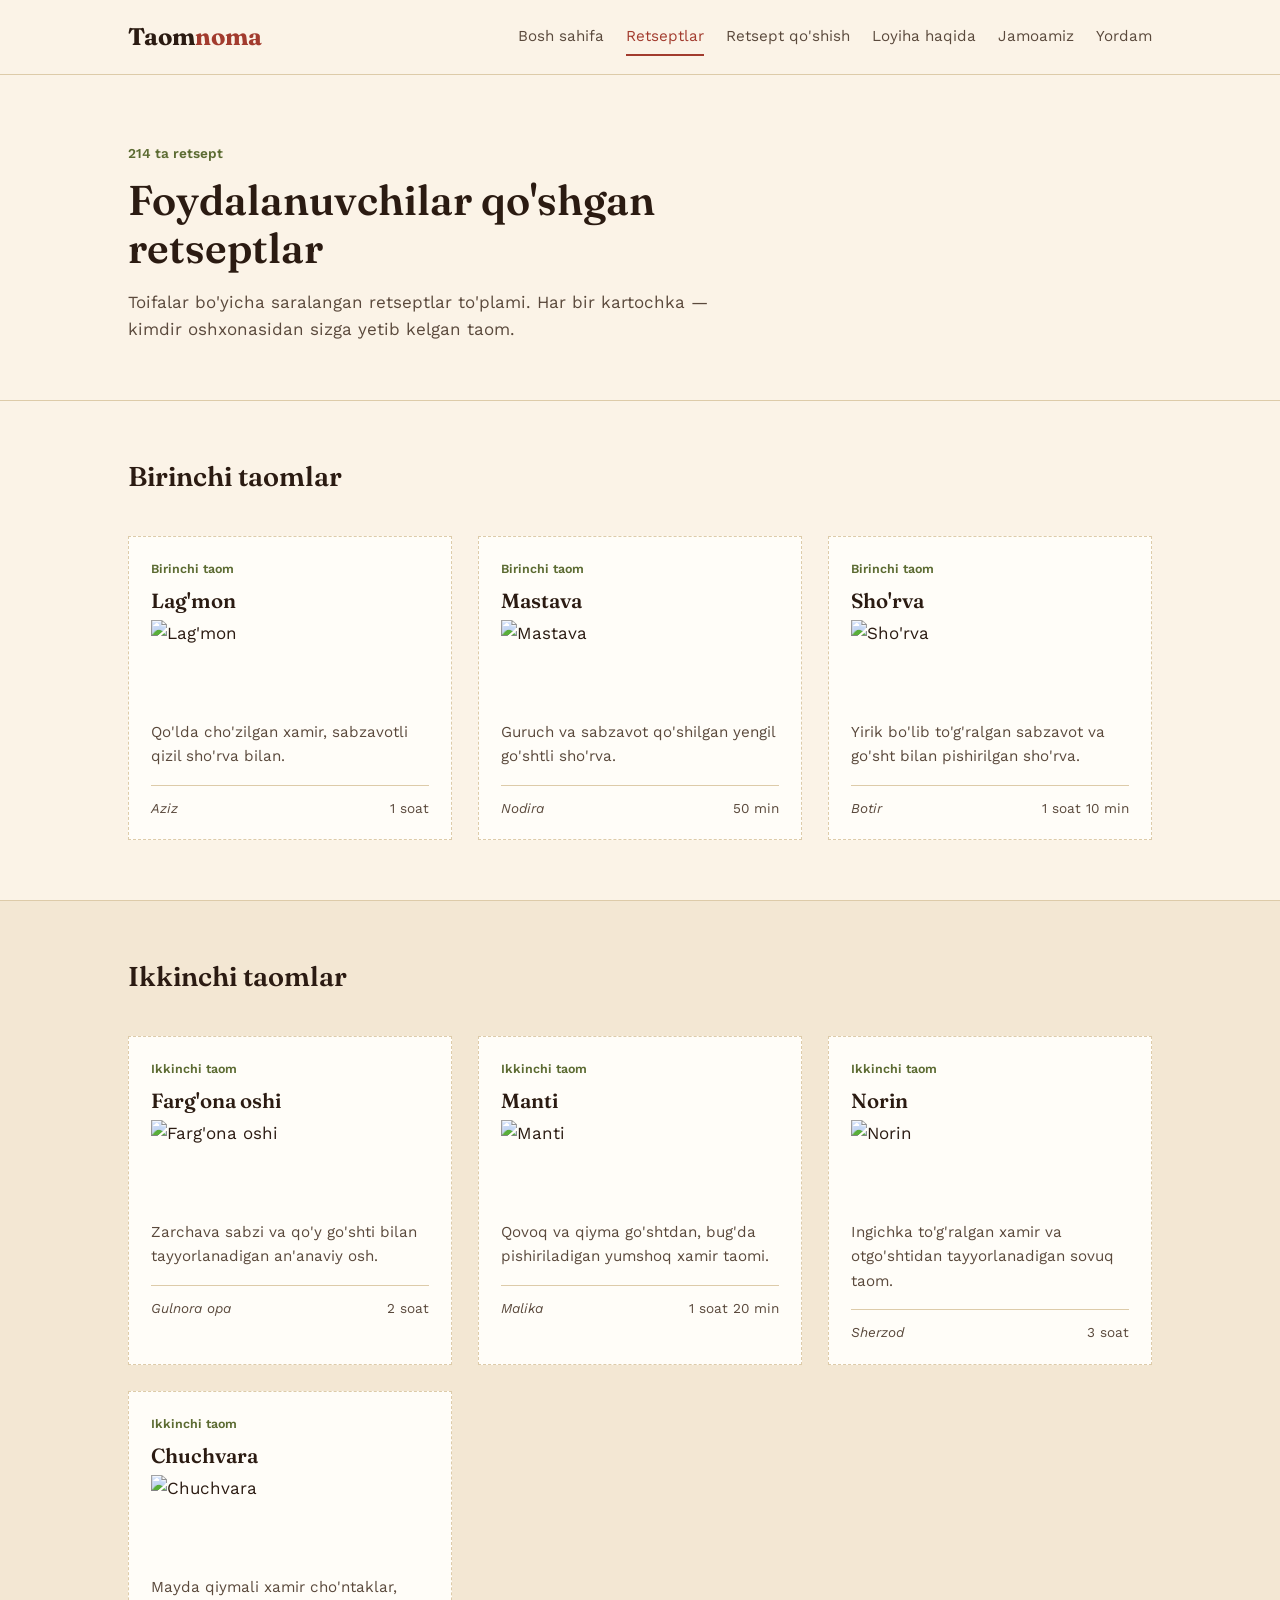
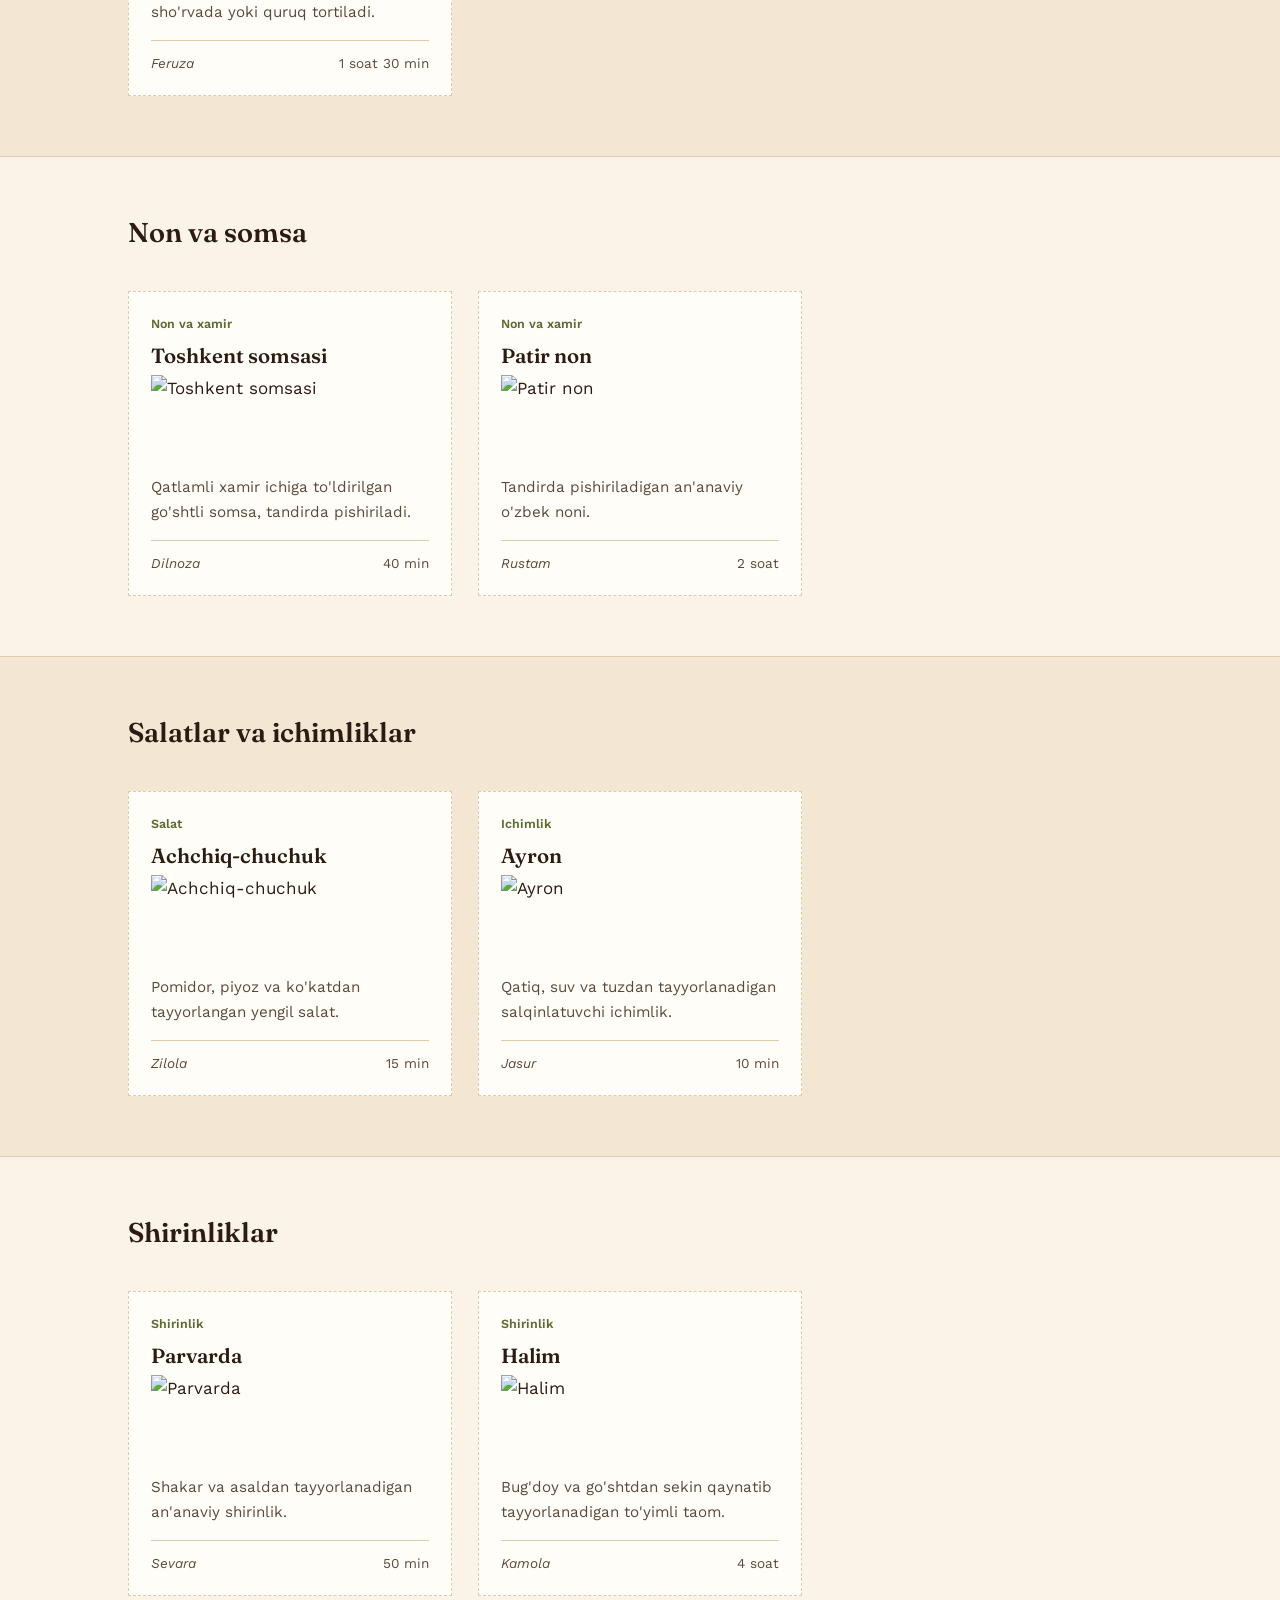
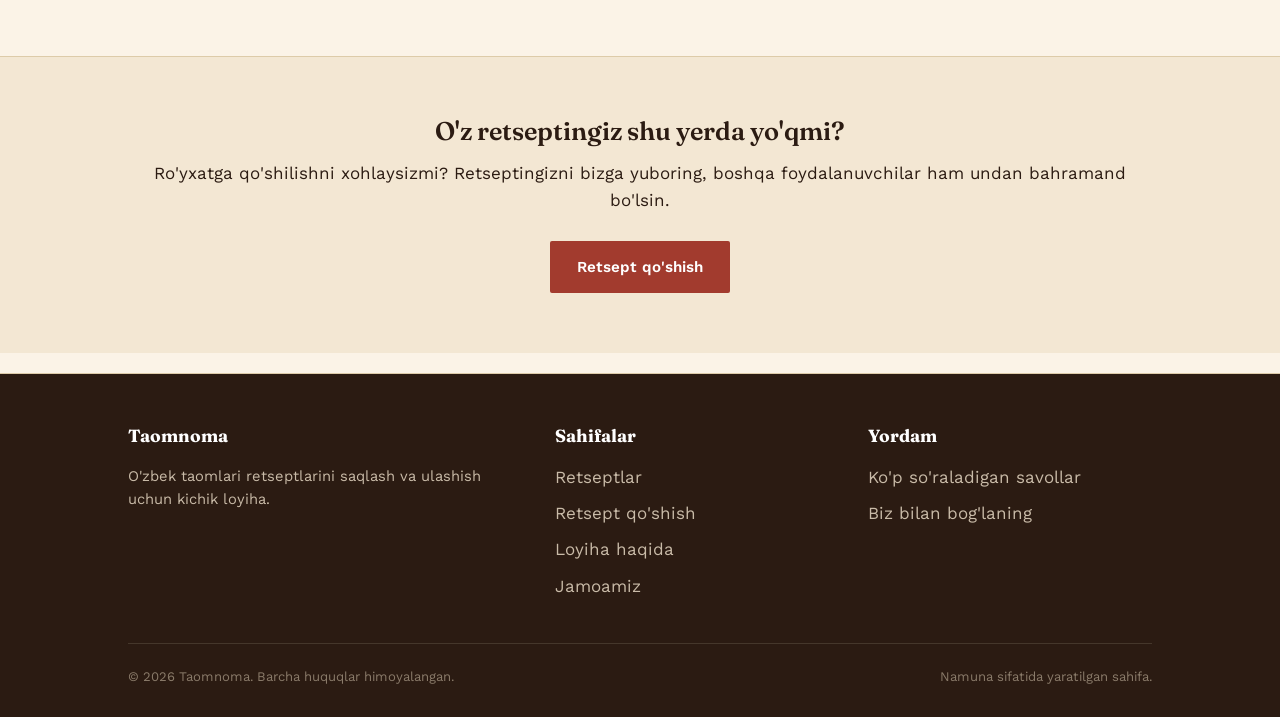
==== commit aaa0f2d0: "Update menu.html" ====
--- a/menu.html
+++ b/menu.html
@@ -32,7 +32,7 @@
     </div>
   </div>
 
-  <section>
+  <section id="taom1">
     <div class="wrap">
       <div class="section-head">
         <h2>Birinchi taomlar</h2>
@@ -41,21 +41,21 @@
         <article class="recipe-card">
           <p class="cat">Birinchi taom</p>
           <h3>Lag'mon</h3>
-          <img src="https://encrypted-tbn0.gstatic.com/images?q=tbn:ANd9GcQyWyOs87mPP_M2TVpZD1NqOgX3ibBH9ERnqRiVEDxL6Gc135Jk4Y-JY5cibM01UlaCmbFFc2TmSldsky36M_Efb-55ktZx7D5hIQ4SqCTSsA&s=10" alt="Lag'mon" />
+          <img class="recipe-image" src="https://encrypted-tbn0.gstatic.com/images?q=tbn:ANd9GcQyWyOs87mPP_M2TVpZD1NqOgX3ibBH9ERnqRiVEDxL6Gc135Jk4Y-JY5cibM01UlaCmbFFc2TmSldsky36M_Efb-55ktZx7D5hIQ4SqCTSsA&s=10" alt="Lag'mon" />
           <p>Qo'lda cho'zilgan xamir, sabzavotli qizil sho'rva bilan.</p>
           <div class="meta"><span class="author">Aziz</span><span>1 soat</span></div>
         </article>
         <article class="recipe-card">
           <p class="cat">Birinchi taom</p>
           <h3>Mastava</h3>
-          <img src="https://encrypted-tbn0.gstatic.com/images?q=tbn:ANd9GcSRu0kiloqCe8Xd_PGhDtSlJuSDjMnCIStGdC2MEeajEcQidfky_qaSPDFRG5xnot0U1Zu7Zf_gjaZRwhm5bQpjJvambTvwOmGkLGTN9dNAgw&s=10" alt="Mastava" />
+          <img class="recipe-image" src="https://encrypted-tbn0.gstatic.com/images?q=tbn:ANd9GcSRu0kiloqCe8Xd_PGhDtSlJuSDjMnCIStGdC2MEeajEcQidfky_qaSPDFRG5xnot0U1Zu7Zf_gjaZRwhm5bQpjJvambTvwOmGkLGTN9dNAgw&s=10" alt="Mastava" />
           <p>Guruch va sabzavot qo'shilgan yengil go'shtli sho'rva.</p>
           <div class="meta"><span class="author">Nodira</span><span>50 min</span></div>
         </article>
         <article class="recipe-card">
           <p class="cat">Birinchi taom</p>
           <h3>Sho'rva</h3>
-          <img src="https://encrypted-tbn0.gstatic.com/images?q=tbn:ANd9GcS5K5OJ4PjEyZgW4fFA4p92gnXZ-yDitfXMJt1UwWc93Qj9J-xHZy4qvNwGcpYhmxOaoOxh9Bx5DocQaHt6y3BsKcaKVXtuKUA9JzjT0G6MaQ&s=10" alt="Sho'rva" />
+          <img class="recipe-image" src="https://encrypted-tbn0.gstatic.com/images?q=tbn:ANd9GcS5K5OJ4PjEyZgW4fFA4p92gnXZ-yDitfXMJt1UwWc93Qj9J-xHZy4qvNwGcpYhmxOaoOxh9Bx5DocQaHt6y3BsKcaKVXtuKUA9JzjT0G6MaQ&s=10" alt="Sho'rva" />
           <p>Yirik bo'lib to'g'ralgan sabzavot va go'sht bilan pishirilgan sho'rva.</p>
           <div class="meta"><span class="author">Botir</span><span>1 soat 10 min</span></div>
         </article>
@@ -72,28 +72,28 @@
         <article class="recipe-card">
           <p class="cat">Ikkinchi taom</p>
           <h3>Farg'ona oshi</h3>
-          <img src="https://encrypted-tbn0.gstatic.com/images?q=tbn:ANd9GcQXJk7F9mHlJh6HpHR_jl9XJbA6Z6ro5E9UIonnaJc_GA&s=10" alt="Farg'ona oshi" />
+          <img class="recipe-image" src="https://encrypted-tbn0.gstatic.com/images?q=tbn:ANd9GcQXJk7F9mHlJh6HpHR_jl9XJbA6Z6ro5E9UIonnaJc_GA&s=10" alt="Farg'ona oshi" />
           <p>Zarchava sabzi va qo'y go'shti bilan tayyorlanadigan an'anaviy osh.</p>
           <div class="meta"><span class="author">Gulnora opa</span><span>2 soat</span></div>
         </article>
         <article class="recipe-card">
           <p class="cat">Ikkinchi taom</p>
           <h3>Manti</h3>
-          <img src="https://encrypted-tbn0.gstatic.com/images?q=tbn:ANd9GcQx85luqlRSTXkegBL6gRB4rfMp_aiNtYUhhMsMbty3nIYy094u93q1hmdmxQX-rO8uAncySsejYWUQ8RHlT5DnsCIiwaW3ejUQk11HCxzJEw&s=10" alt="Manti" />
+          <img class="recipe-image" src="https://encrypted-tbn0.gstatic.com/images?q=tbn:ANd9GcQx85luqlRSTXkegBL6gRB4rfMp_aiNtYUhhMsMbty3nIYy094u93q1hmdmxQX-rO8uAncySsejYWUQ8RHlT5DnsCIiwaW3ejUQk11HCxzJEw&s=10" alt="Manti" />
           <p>Qovoq va qiyma go'shtdan, bug'da pishiriladigan yumshoq xamir taomi.</p>
           <div class="meta"><span class="author">Malika</span><span>1 soat 20 min</span></div>
         </article>
         <article class="recipe-card">
           <p class="cat">Ikkinchi taom</p>
           <h3>Norin</h3>
-          <img src="https://encrypted-tbn0.gstatic.com/images?q=tbn:ANd9GcQeyy-MaHZrxLJtQSpfw4ar0H0LcxLz6nZ-krvUskNDu_8RiNWvyApMQLoBX2_WUhp_Q4gDvPlI3vXfyDxe9KXYAlVmSlbtC-6TAbe4VKxr&s=10" alt="Norin" />
+          <img class="recipe-image" src="https://encrypted-tbn0.gstatic.com/images?q=tbn:ANd9GcQeyy-MaHZrxLJtQSpfw4ar0H0LcxLz6nZ-krvUskNDu_8RiNWvyApMQLoBX2_WUhp_Q4gDvPlI3vXfyDxe9KXYAlVmSlbtC-6TAbe4VKxr&s=10" alt="Norin" />
           <p>Ingichka to'g'ralgan xamir va otgo'shtidan tayyorlanadigan sovuq taom.</p>
           <div class="meta"><span class="author">Sherzod</span><span>3 soat</span></div>
         </article>
         <article class="recipe-card">
           <p class="cat">Ikkinchi taom</p>
           <h3>Chuchvara</h3>
-          <img src="https://encrypted-tbn0.gstatic.com/images?q=tbn:ANd9GcSRpUvADl-DkPurdM76lOtEpVRH8IbKZvVCOLRGRbdR4dHYbmT3dZfCMStxFdxqSWmsAJBKPQgXGENlKvPkFnOlNe89ycdTJk5hk4LG6GPPsQ&s=10" alt="Chuchvara" />
+          <img class="recipe-image" src="https://encrypted-tbn0.gstatic.com/images?q=tbn:ANd9GcSRpUvADl-DkPurdM76lOtEpVRH8IbKZvVCOLRGRbdR4dHYbmT3dZfCMStxFdxqSWmsAJBKPQgXGENlKvPkFnOlNe89ycdTJk5hk4LG6GPPsQ&s=10" alt="Chuchvara" />
           <p>Mayda qiymali xamir cho'ntaklar, sho'rvada yoki quruq tortiladi.</p>
           <div class="meta"><span class="author">Feruza</span><span>1 soat 30 min</span></div>
         </article>
@@ -110,14 +110,14 @@
         <article class="recipe-card">
           <p class="cat">Non va xamir</p>
           <h3>Toshkent somsasi</h3>
-          <img src="https://encrypted-tbn0.gstatic.com/images?q=tbn:ANd9GcTh6u782TsnYGsiHNCKmjxlDeo9kxHUAk5M0q-7ObEFGw&s=10" alt="Toshkent somsasi" />
+          <img class="recipe-image" src="https://encrypted-tbn0.gstatic.com/images?q=tbn:ANd9GcTh6u782TsnYGsiHNCKmjxlDeo9kxHUAk5M0q-7ObEFGw&s=10" alt="Toshkent somsasi" />
           <p>Qatlamli xamir ichiga to'ldirilgan go'shtli somsa, tandirda pishiriladi.</p>
           <div class="meta"><span class="author">Dilnoza</span><span>40 min</span></div>
         </article>
         <article class="recipe-card">
           <p class="cat">Non va xamir</p>
           <h3>Patir non</h3>
-          <img src="https://encrypted-tbn0.gstatic.com/images?q=tbn:ANd9GcQegMrhVqhLB9BAJgsTmWFiJxew0l4SXL_as4aOkVmO_g&s=10" alt="Patir non" />
+          <img class="recipe-image" src="https://encrypted-tbn0.gstatic.com/images?q=tbn:ANd9GcQegMrhVqhLB9BAJgsTmWFiJxew0l4SXL_as4aOkVmO_g&s=10" alt="Patir non" />
           <p>Tandirda pishiriladigan an'anaviy o'zbek noni.</p>
           <div class="meta"><span class="author">Rustam</span><span>2 soat</span></div>
         </article>
@@ -134,14 +134,14 @@
         <article class="recipe-card">
           <p class="cat">Salat</p>
           <h3>Achchiq-chuchuk</h3>
-          <img src="https://encrypted-tbn0.gstatic.com/images?q=tbn:ANd9GcSNMw9pdctX0hfP7It2UfzX5CIy1KgIjDpb3XtxqFUI0Q&s=10" alt="Achchiq-chuchuk" />
+          <img class="recipe-image" src="https://encrypted-tbn0.gstatic.com/images?q=tbn:ANd9GcSNMw9pdctX0hfP7It2UfzX5CIy1KgIjDpb3XtxqFUI0Q&s=10" alt="Achchiq-chuchuk" />
           <p>Pomidor, piyoz va ko'katdan tayyorlangan yengil salat.</p>
           <div class="meta"><span class="author">Zilola</span><span>15 min</span></div>
         </article>
         <article class="recipe-card">
           <p class="cat">Ichimlik</p>
           <h3>Ayron</h3>
-          <img src="https://encrypted-tbn0.gstatic.com/images?q=tbn:ANd9GcTFbxAH7uxJcuSVpzWil7q0hOoOQ6BUaCdVwE8mvxmFJw&s=10" alt="Ayron" />
+          <img class="recipe-image" src="https://encrypted-tbn0.gstatic.com/images?q=tbn:ANd9GcTFbxAH7uxJcuSVpzWil7q0hOoOQ6BUaCdVwE8mvxmFJw&s=10" alt="Ayron" />
           <p>Qatiq, suv va tuzdan tayyorlanadigan salqinlatuvchi ichimlik.</p>
           <div class="meta"><span class="author">Jasur</span><span>10 min</span></div>
         </article>
@@ -158,14 +158,14 @@
         <article class="recipe-card">
           <p class="cat">Shirinlik</p>
           <h3>Parvarda</h3>
-          <img src="https://encrypted-tbn0.gstatic.com/images?q=tbn:ANd9GcSQuD31hza84kNG4PZNwyjewYIHB5hwsZLLZSba-cbk2Q&s=10" alt="Parvarda" />
+          <img class="recipe-image" src="https://encrypted-tbn0.gstatic.com/images?q=tbn:ANd9GcSQuD31hza84kNG4PZNwyjewYIHB5hwsZLLZSba-cbk2Q&s=10" alt="Parvarda" />
           <p>Shakar va asaldan tayyorlanadigan an'anaviy shirinlik.</p>
           <div class="meta"><span class="author">Sevara</span><span>50 min</span></div>
         </article>
         <article class="recipe-card">
           <p class="cat">Shirinlik</p>
           <h3>Halim</h3>
-          <img src="https://encrypted-tbn0.gstatic.com/images?q=tbn:ANd9GcQhJopx45YWck2fr5c9G26R2TEwxUEFzpUuFuqi0V2xXQ&s=10" alt="Halim" />
+          <img class="recipe-image" src="https://encrypted-tbn0.gstatic.com/images?q=tbn:ANd9GcQhJopx45YWck2fr5c9G26R2TEwxUEFzpUuFuqi0V2xXQ&s=10" alt="Halim" />
           <p>Bug'doy va go'shtdan sekin qaynatib tayyorlanadigan to'yimli taom.</p>
           <div class="meta"><span class="author">Kamola</span><span>4 soat</span></div>
         </article>
--- a/style.css
+++ b/style.css
@@ -446,4 +446,14 @@
 .kk{
   width: 100%;
   height: 100%;
+}
+.recipe-image{
+  width: 200px;
+  height: 100px;
+  object-fit: cover;
+}
+.ishchi{
+  width: 300px;
+  height: 300px;
+  object-fit: cover;
 }
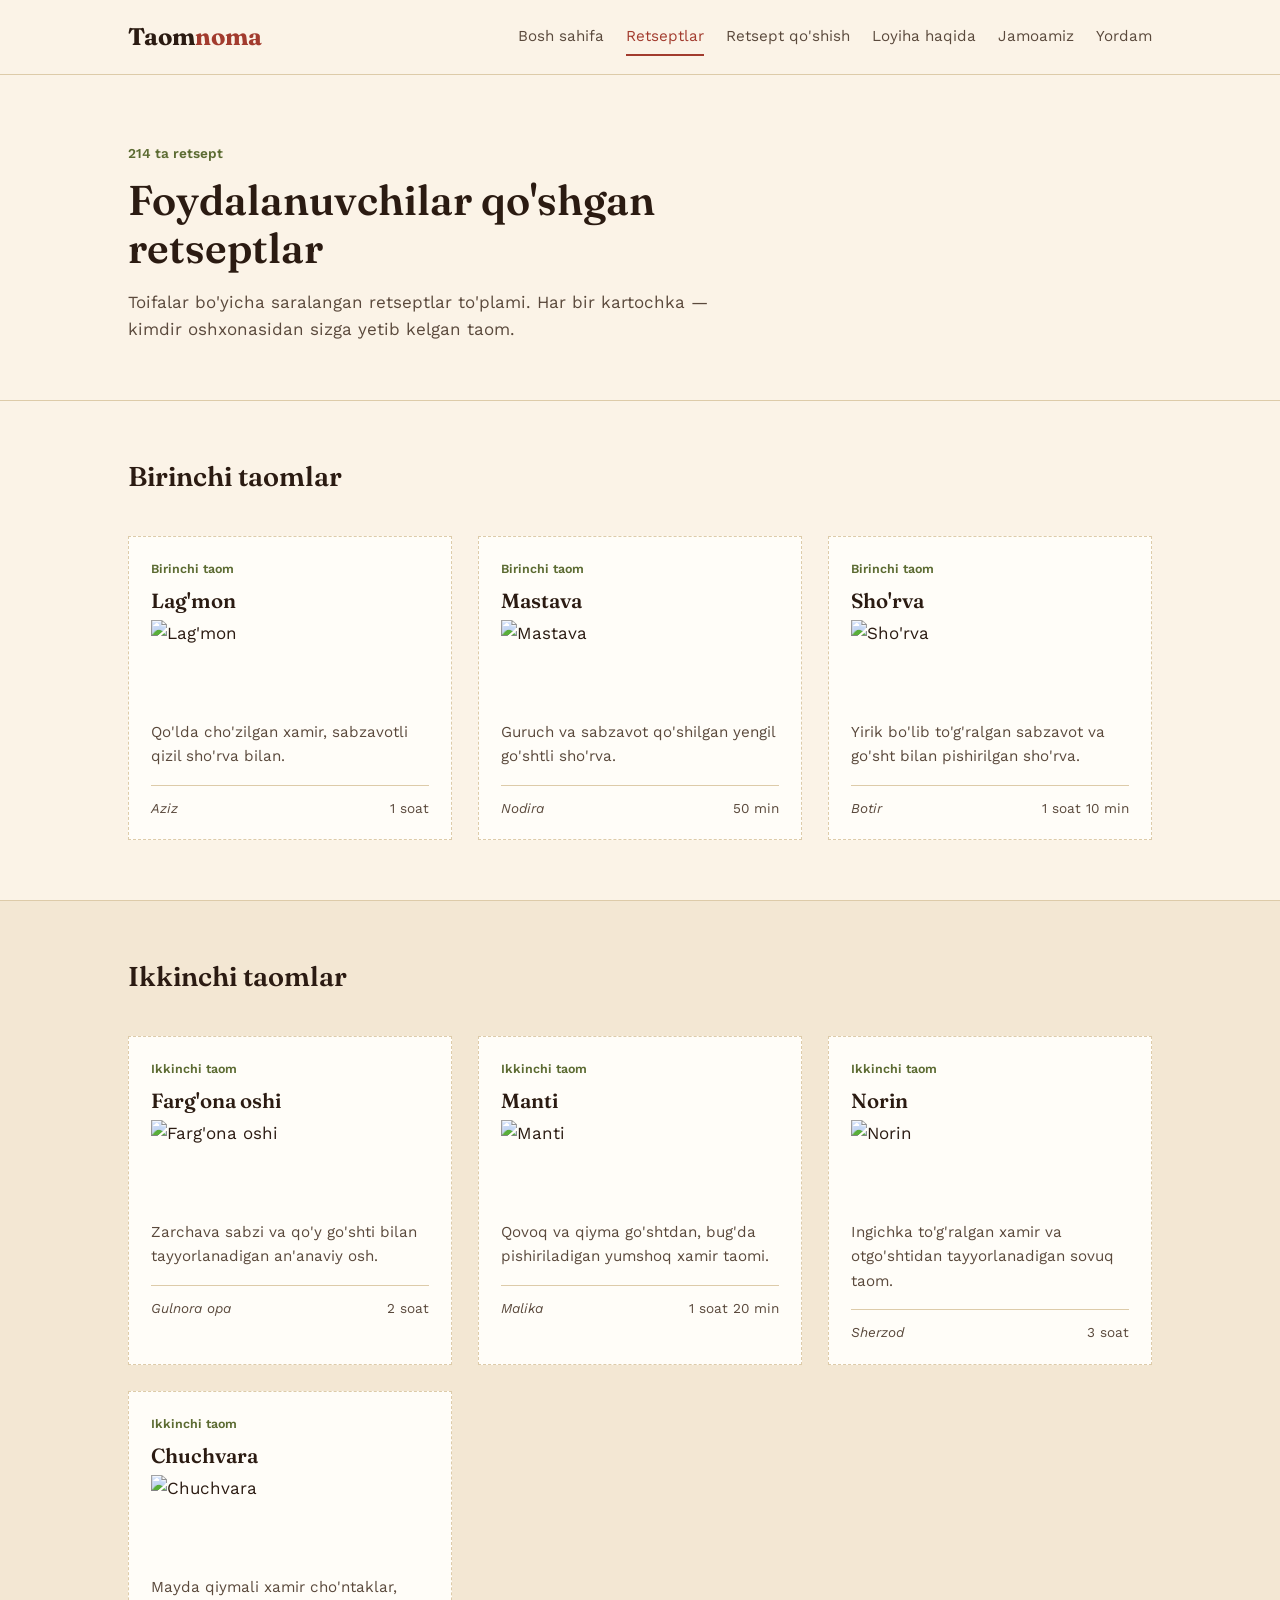
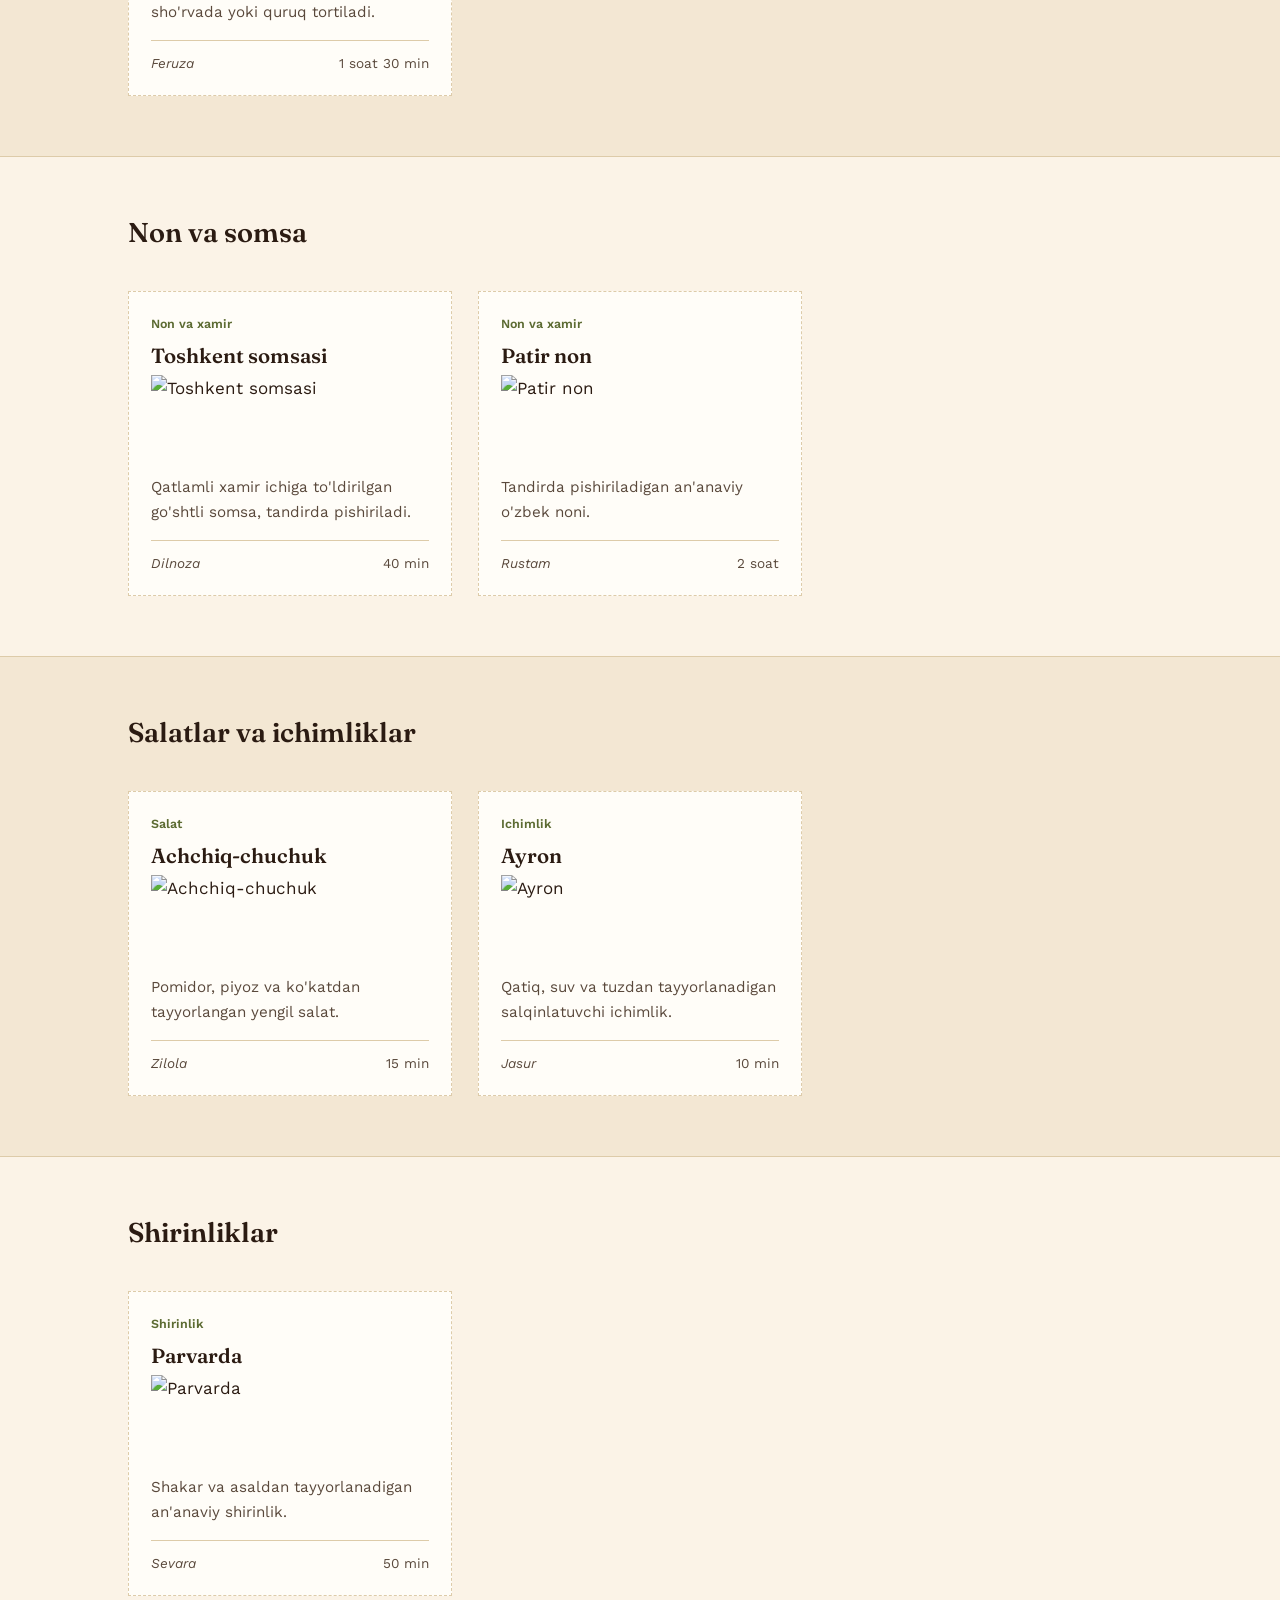
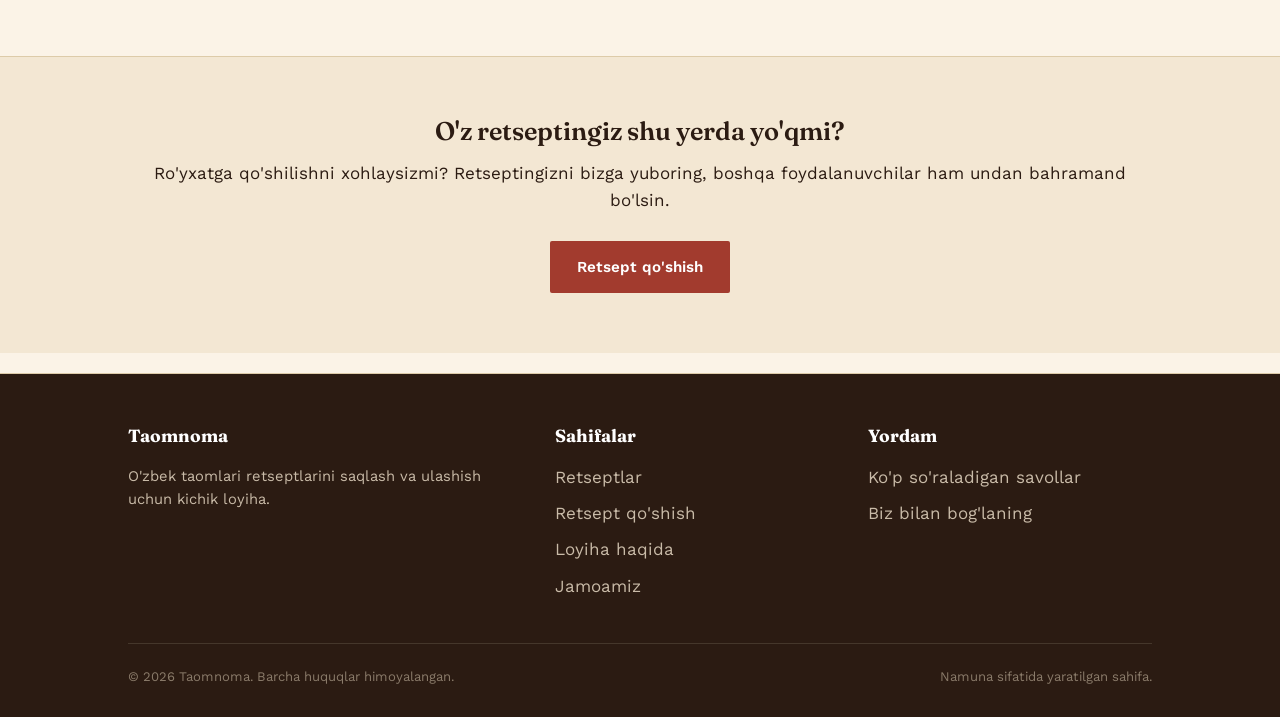
==== commit ab2aa305: "Update menu.html" ====
--- a/menu.html
+++ b/menu.html
@@ -32,7 +32,7 @@
     </div>
   </div>
 
-  <section id="taom1">
+  <section>
     <div class="wrap">
       <div class="section-head">
         <h2>Birinchi taomlar</h2>
@@ -161,13 +161,6 @@
           <img class="recipe-image" src="https://encrypted-tbn0.gstatic.com/images?q=tbn:ANd9GcSQuD31hza84kNG4PZNwyjewYIHB5hwsZLLZSba-cbk2Q&s=10" alt="Parvarda" />
           <p>Shakar va asaldan tayyorlanadigan an'anaviy shirinlik.</p>
           <div class="meta"><span class="author">Sevara</span><span>50 min</span></div>
-        </article>
-        <article class="recipe-card">
-          <p class="cat">Shirinlik</p>
-          <h3>Halim</h3>
-          <img class="recipe-image" src="https://encrypted-tbn0.gstatic.com/images?q=tbn:ANd9GcQhJopx45YWck2fr5c9G26R2TEwxUEFzpUuFuqi0V2xXQ&s=10" alt="Halim" />
-          <p>Bug'doy va go'shtdan sekin qaynatib tayyorlanadigan to'yimli taom.</p>
-          <div class="meta"><span class="author">Kamola</span><span>4 soat</span></div>
         </article>
       </div>
     </div>
--- a/style.css
+++ b/style.css
@@ -183,6 +183,8 @@
 
 /* ---------- Sections ---------- */
 
+
+
 section{ padding: 60px 0; }
 section.alt{ background: var(--cream-2); }
 section + section{ border-top: 1px solid var(--line); }
